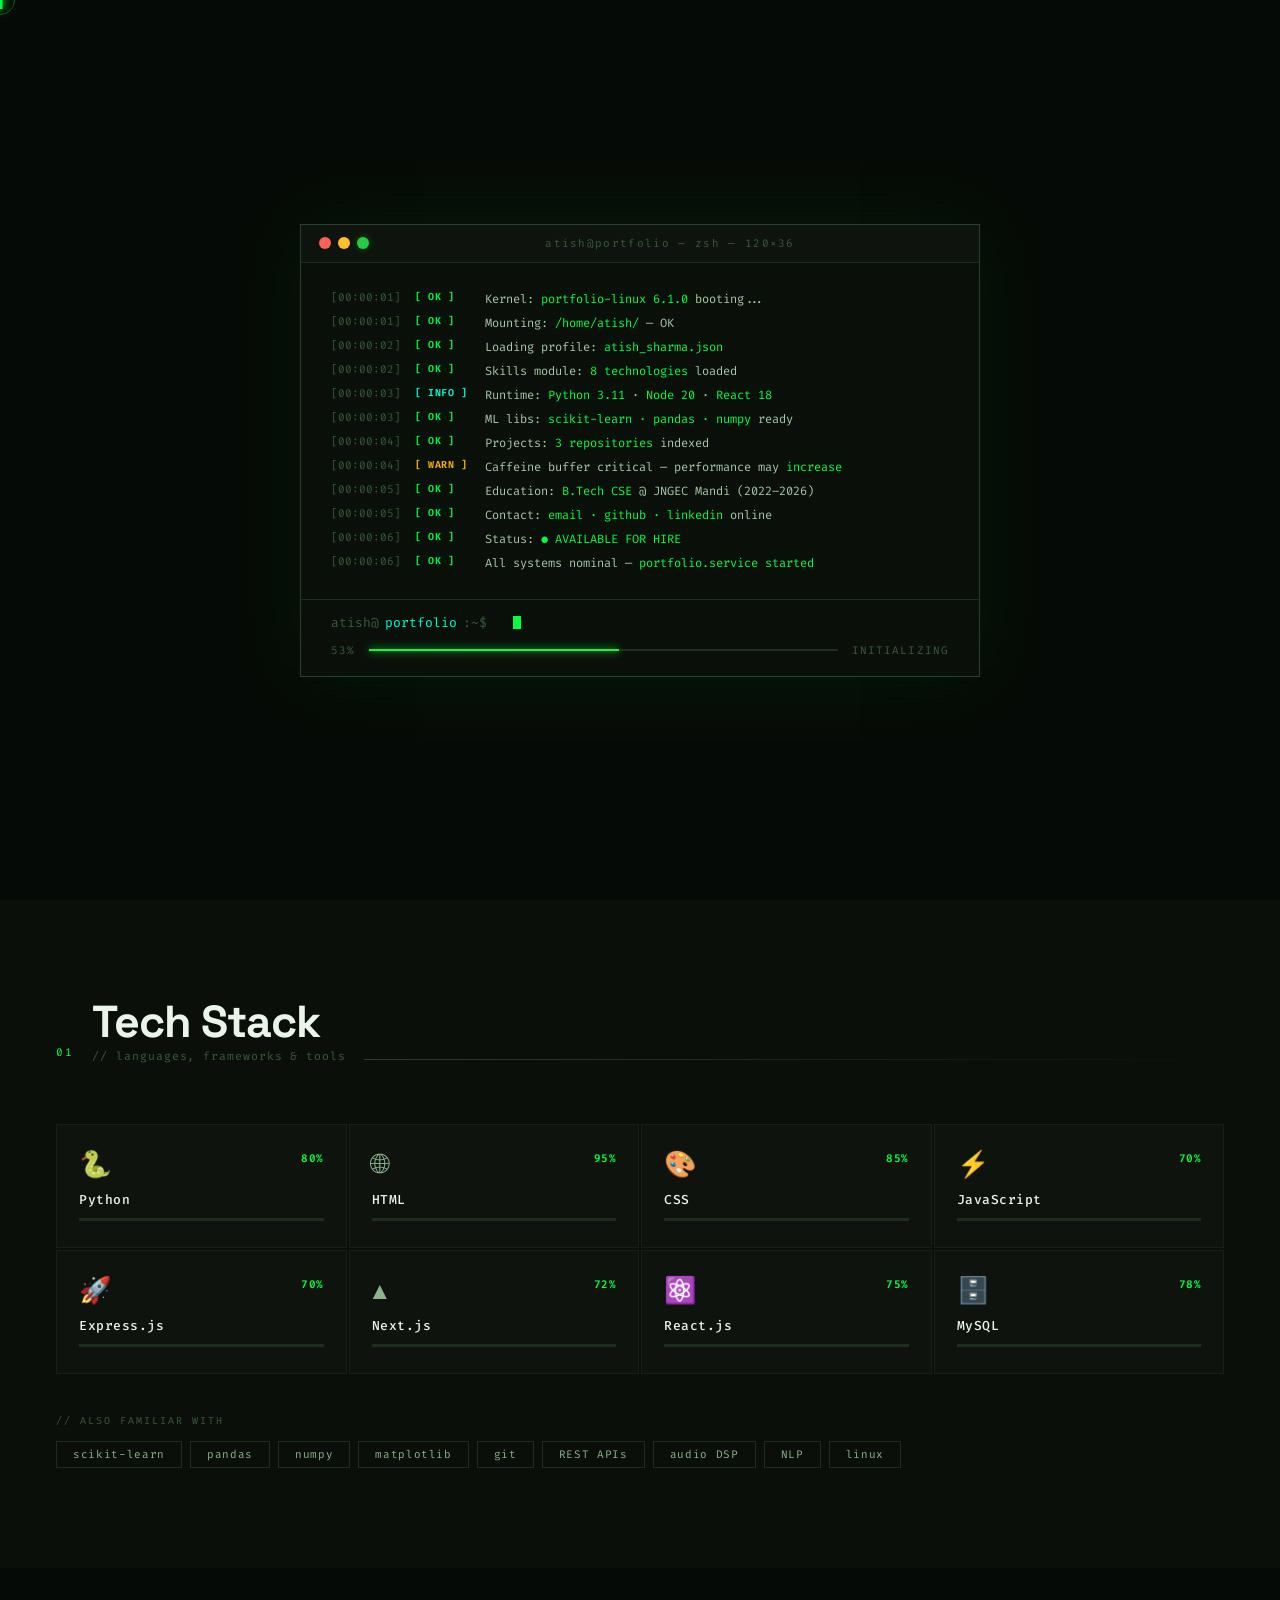
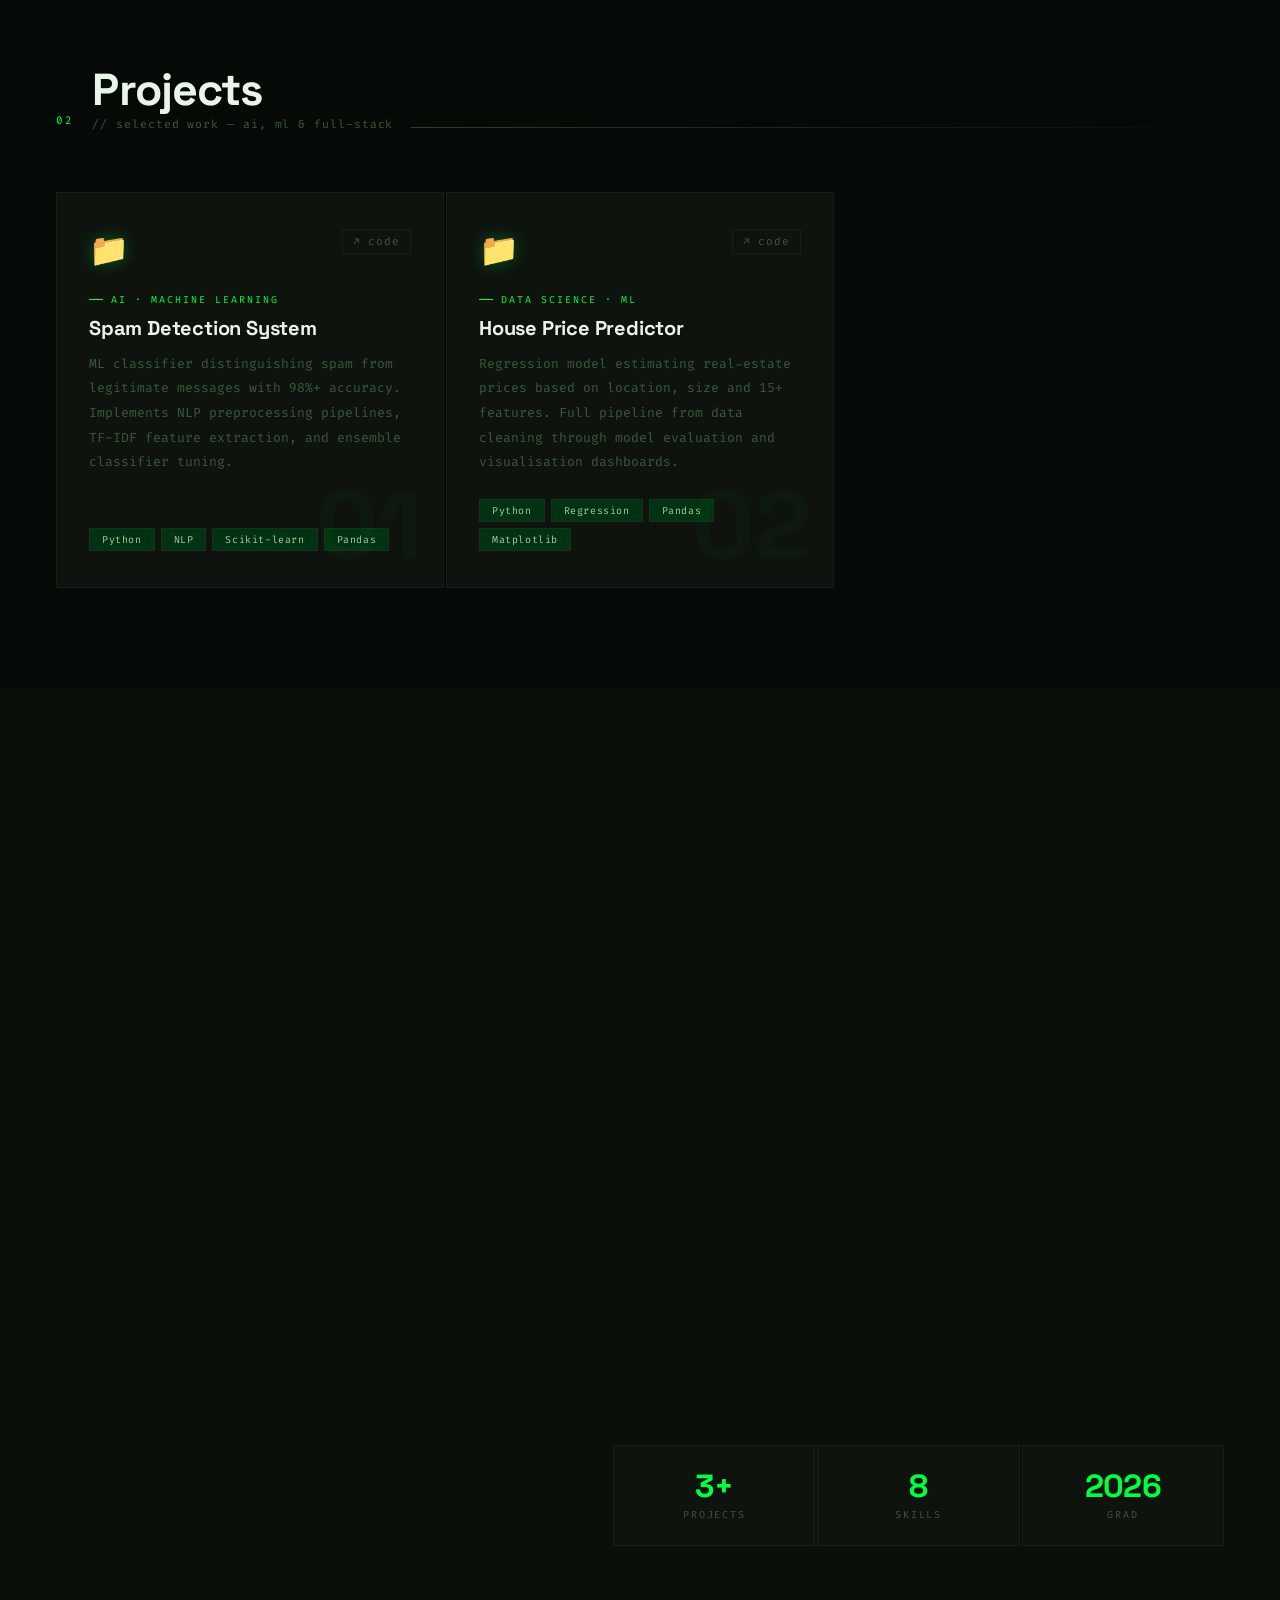
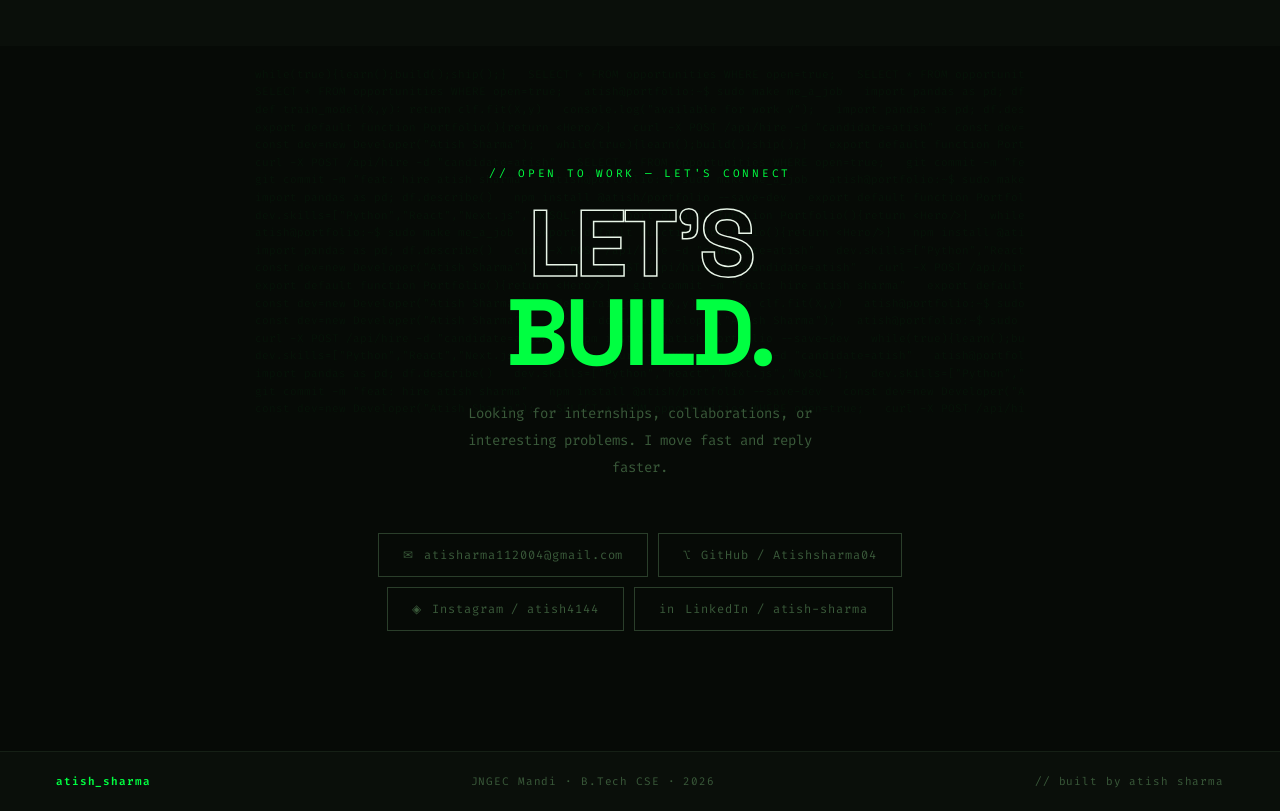
==== index.html @ dee62bfb "file renamed to index.html" ====
<!DOCTYPE html>
<html lang="en">
<head>
<meta charset="UTF-8">
<meta name="viewport" content="width=device-width, initial-scale=1.0">
<title>Atish Sharma — Developer</title>
<link href="https://fonts.googleapis.com/css2?family=Space+Grotesk:wght@400;500;600;700&family=Fira+Code:wght@300;400;500;600&display=swap" rel="stylesheet">
<link rel="stylesheet" href="style.css">
</head>
<body>

<!-- BOOT -->
<div id="boot">
  <canvas id="matrixCanvas"></canvas>
  <div class="boot-shell">
    <div class="boot-titlebar">
      <div class="tbar-dots">
        <div class="tbar-dot"></div><div class="tbar-dot"></div><div class="tbar-dot"></div>
      </div>
      <div class="tbar-title">atish@portfolio — zsh — 120×36</div>
    </div>
    <div class="boot-body" id="bootLog"></div>
    <div class="boot-footer">
      <div class="boot-prompt-line">
        <span style="color:var(--muted)">atish@</span><span class="p">portfolio</span>
        <span style="color:var(--muted)">:~$</span>&nbsp;
        <span id="bootTyped"></span><span style="display:inline-block;width:8px;height:13px;background:var(--green);animation:curBlink .9s step-end infinite;vertical-align:middle"></span>
      </div>
      <div class="boot-pbar-wrap">
        <span id="bootPct">0%</span>
        <div class="boot-pbar"><div class="boot-pbar-fill" id="bootFill"></div></div>
        <span>INITIALIZING</span>
      </div>
    </div>
  </div>
</div>

<!-- CURSOR -->
<div class="cur-dot" id="curDot"></div>
<div class="cur-ring" id="curRing"></div>

<!-- NAV -->
<nav id="mainNav">
  <div class="nav-logo">
    <span class="dim">~/</span>atish_sharma<span class="nb"></span>
  </div>
  <ul class="nav-links">
    <li><a href="#skills">skills</a></li>
    <li><a href="#projects">projects</a></li>
    <li><a href="#about">about</a></li>
    <li><a href="#contact">contact</a></li>
  </ul>
  <div class="nav-right"><div class="pdot"></div><span>open to work</span></div>
</nav>

<!-- HERO -->
<section id="hero">
  <div class="hero-left">
    <div class="hero-eyebrow">full-stack developer &amp; ai/ml engineer</div>
    <h1 class="hero-name">
      <span class="l1">ATISH</span>
      <span class="l2" data-text="SHARMA">SHARMA</span>
    </h1>
    <div class="hero-role">B.Tech CSE · JNGEC Mandi · Class of 2026</div>
    <p class="hero-desc">
      Building scalable, intelligent applications at the intersection of full-stack development and AI/ML. 
      I care about clean systems, good abstractions, and software that actually works.
    </p>
    <div class="hero-cta">
      <a href="#projects" class="btn btn-solid"><span>▶</span> view_projects()</a>
      <a href="#contact" class="btn btn-ghost"><span>✉</span> get_in_touch()</a>
    </div>
  </div>

  <div class="hero-right">
    <div class="term-win">
      <div class="term-bar">
        <div class="tdots"><div class="tdot"></div><div class="tdot"></div><div class="tdot"></div></div>
        <div class="term-bar-title">bash — atish@portfolio:~</div>
      </div>
      <div class="term-body">
        <div class="tl trev t01"><span class="tp"><span class="h">atish</span><span class="s">@</span><span class="p">portfolio</span> ~$&nbsp;</span><span class="tc">cat about.txt</span></div>
        <span class="to g trev t02">Name    : Atish Sharma</span>
        <span class="to g trev t03">Role    : Dev + ML Engineer</span>
        <span class="to g trev t04">Status  : <span style="color:var(--green)">● available now</span></span>
        <span class="to d trev t05">&nbsp;</span>
        <div class="tl trev t06"><span class="tp"><span class="h">atish</span><span class="s">@</span><span class="p">portfolio</span> ~$&nbsp;</span><span class="tc">ls skills/</span></div>
        <span class="to c trev t07">Python&nbsp;&nbsp;&nbsp;HTML&nbsp;&nbsp;&nbsp;&nbsp;CSS&nbsp;&nbsp;&nbsp;&nbsp;&nbsp;JavaScript</span>
        <span class="to c trev t08">React.js Next.js Express  MySQL</span>
        <span class="to d trev t09">&nbsp;</span>
        <div class="tl trev t10"><span class="tp"><span class="h">atish</span><span class="s">@</span><span class="p">portfolio</span> ~$&nbsp;</span><span class="tc">git log --oneline</span></div>
        <span class="to trev t11"><span class="a">7f3a91c</span> feat(ml): spam detection — 98.2% acc</span>
        <span class="to trev t12"><span class="a">2d8e44b</span> feat(ml): house price predictor</span>
        <span class="to trev t13"><span class="a">5c1b90f</span> feat(ai): audio dsp + speech pipeline</span>
        <span class="to d trev t14">&nbsp;</span>
        <div class="tl trev t15"><span class="tp"><span class="h">atish</span><span class="s">@</span><span class="p">portfolio</span> ~$&nbsp;</span><span class="tblink"></span></div>
      </div>
    </div>
  </div>

  <div class="hero-bar">
    <div class="hbar-item"><div class="hbar-val">3+</div><div class="hbar-key">// projects</div></div>
    <div class="hbar-item"><div class="hbar-val">8</div><div class="hbar-key">// technologies</div></div>
    <div class="hbar-item"><div class="hbar-val">'26</div><div class="hbar-key">// grad year</div></div>
    <div class="hbar-item"><div class="hbar-val">∞</div><div class="hbar-key">// curiosity</div></div>
  </div>
</section>

<!-- SKILLS -->
<section id="skills">
  <div class="sec-head reveal">
    <span class="sec-num">01</span>
    <div class="sec-label">
      <h2 class="sec-title">Tech Stack</h2>
      <div class="sec-comment">// languages, frameworks &amp; tools</div>
    </div>
    <div class="sec-rule"></div>
  </div>
  <div class="skills-grid">
    <div class="sk-card reveal rd1"><div class="sk-top"><span class="sk-icon">🐍</span><span class="sk-pct">80%</span></div><div class="sk-name">Python</div><div class="sk-bar-wrap"><div class="sk-bar-fill" data-w="80"></div></div></div>
    <div class="sk-card reveal rd2"><div class="sk-top"><span class="sk-icon">🌐</span><span class="sk-pct">95%</span></div><div class="sk-name">HTML</div><div class="sk-bar-wrap"><div class="sk-bar-fill" data-w="95"></div></div></div>
    <div class="sk-card reveal rd3"><div class="sk-top"><span class="sk-icon">🎨</span><span class="sk-pct">85%</span></div><div class="sk-name">CSS</div><div class="sk-bar-wrap"><div class="sk-bar-fill" data-w="85"></div></div></div>
    <div class="sk-card reveal rd4"><div class="sk-top"><span class="sk-icon">⚡</span><span class="sk-pct">70%</span></div><div class="sk-name">JavaScript</div><div class="sk-bar-wrap"><div class="sk-bar-fill" data-w="70"></div></div></div>
    <div class="sk-card reveal rd1"><div class="sk-top"><span class="sk-icon">🚀</span><span class="sk-pct">70%</span></div><div class="sk-name">Express.js</div><div class="sk-bar-wrap"><div class="sk-bar-fill" data-w="70"></div></div></div>
    <div class="sk-card reveal rd2"><div class="sk-top"><span class="sk-icon">▲</span><span class="sk-pct">72%</span></div><div class="sk-name">Next.js</div><div class="sk-bar-wrap"><div class="sk-bar-fill" data-w="72"></div></div></div>
    <div class="sk-card reveal rd3"><div class="sk-top"><span class="sk-icon">⚛️</span><span class="sk-pct">75%</span></div><div class="sk-name">React.js</div><div class="sk-bar-wrap"><div class="sk-bar-fill" data-w="75"></div></div></div>
    <div class="sk-card reveal rd4"><div class="sk-top"><span class="sk-icon">🗄️</span><span class="sk-pct">78%</span></div><div class="sk-name">MySQL</div><div class="sk-bar-wrap"><div class="sk-bar-fill" data-w="78"></div></div></div>
  </div>
  <div class="reveal" style="margin-top:20px">
    <div class="also-title">// also familiar with</div>
    <div class="also-tags">
      <span class="also-tag">scikit-learn</span><span class="also-tag">pandas</span><span class="also-tag">numpy</span>
      <span class="also-tag">matplotlib</span><span class="also-tag">git</span><span class="also-tag">REST APIs</span>
      <span class="also-tag">audio DSP</span><span class="also-tag">NLP</span><span class="also-tag">linux</span>
    </div>
  </div>
</section>

<!-- PROJECTS -->
<section id="projects">
  <div class="sec-head reveal">
    <span class="sec-num">02</span>
    <div class="sec-label">
      <h2 class="sec-title">Projects</h2>
      <div class="sec-comment">// selected work — ai, ml &amp; full-stack</div>
    </div>
    <div class="sec-rule"></div>
  </div>
  <div class="proj-grid">
    <div class="proj-card reveal rd1">
      <div class="proj-top">
        <span class="proj-folder">📁</span>
        <div class="proj-links-row"><a href="https://github.com/Atishsharma04" target="_blank" class="proj-lnk">↗ code</a></div>
      </div>
      <div class="proj-cat">AI · Machine Learning</div>
      <div class="proj-title">Spam Detection System</div>
      <div class="proj-desc">ML classifier distinguishing spam from legitimate messages with 98%+ accuracy. Implements NLP preprocessing pipelines, TF-IDF feature extraction, and ensemble classifier tuning.</div>
      <div class="proj-tags">
        <span class="proj-tag">Python</span><span class="proj-tag">NLP</span><span class="proj-tag">Scikit-learn</span><span class="proj-tag">Pandas</span>
      </div>
      <div class="proj-num">01</div>
    </div>
    <div class="proj-card reveal rd2">
      <div class="proj-top">
        <span class="proj-folder">📁</span>
        <div class="proj-links-row"><a href="https://github.com/Atishsharma04" target="_blank" class="proj-lnk">↗ code</a></div>
      </div>
      <div class="proj-cat">Data Science · ML</div>
      <div class="proj-title">House Price Predictor</div>
      <div class="proj-desc">Regression model estimating real-estate prices based on location, size and 15+ features. Full pipeline from data cleaning through model evaluation and visualisation dashboards.</div>
      <div class="proj-tags">
        <span class="proj-tag">Python</span><span class="proj-tag">Regression</span><span class="proj-tag">Pandas</span><span class="proj-tag">Matplotlib</span>
      </div>
      <div class="proj-num">02</div>
    </div>
    <div class="proj-card reveal rd3">
      <div class="proj-top">
        <span class="proj-folder">📁</span>
        <div class="proj-links-row"><a href="https://github.com/Atishsharma04" target="_blank" class="proj-lnk">↗ code</a></div>
      </div>
      <div class="proj-cat">AI · Audio Engineering</div>
      <div class="proj-title">Audio Pipeline</div>
      <div class="proj-desc">End-to-end audio processing system — raw signal preprocessing, spectral feature extraction (MFCCs, FFT), and integration with speech recognition backends for real-time transcription.</div>
      <div class="proj-tags">
        <span class="proj-tag">Python</span><span class="proj-tag">Audio DSP</span><span class="proj-tag">Speech Rec.</span><span class="proj-tag">AI</span>
      </div>
      <div class="proj-num">03</div>
    </div>
  </div>
</section>

<!-- ABOUT -->
<section id="about">
  <div class="sec-head reveal">
    <span class="sec-num">03</span>
    <div class="sec-label">
      <h2 class="sec-title">About Me</h2>
      <div class="sec-comment">// the human behind the keyboard</div>
    </div>
    <div class="sec-rule"></div>
  </div>
  <div class="about-layout">
    <div class="about-me reveal">
      <div class="about-tag">// bio.txt</div>
      <div class="about-name">Atish Sharma</div>
      <p class="about-para">I'm a <em>Computer Science student</em> at JNGEC Mandi building software that's fast, reliable, and solves real problems. My work spans <strong>full-stack web development</strong> and <strong>AI/ML engineering</strong> — I like understanding the full picture, not just one layer.</p>
      <p class="about-para">I got into AI because I wanted to understand what machines can actually learn from data — not just call an API. Every project I build, I'm thinking about the system design, edge cases, and what happens at scale.</p>
      <p class="about-para">When I'm not coding I'm reading about distributed systems, trying to break my own code, or pushing my LeetCode streak. <em>I write clean code, document it properly, and ship things that work.</em></p>
      <div class="about-chips">
        <span class="about-chip green">● available for internships</span>
        <span class="about-chip">clean code advocate</span>
        <span class="about-chip">system design nerd</span>
        <span class="about-chip">ml curious</span>
      </div>
    </div>
    <div class="about-right">
      <div class="edu-card reveal rd2">
        <div class="edu-label">// education.json</div>
        <div class="edu-title">Education</div>
        <div class="edu-row"><span class="edu-k">degree</span><span class="edu-v">B.Tech — Computer Science</span></div>
        <div class="edu-row"><span class="edu-k">institute</span><span class="edu-v">JNGEC Mandi, HP</span></div>
        <div class="edu-row"><span class="edu-k">duration</span><span class="edu-v">2022 — 2026</span></div>
        <div class="edu-row"><span class="edu-k">status</span><span class="edu-v live">currently pursuing</span></div>
        <div class="edu-row"><span class="edu-k">leetcode</span><span class="edu-v"><a href="https://leetcode.com/u/atishsharma04" target="_blank" style="color:var(--amber);text-decoration:none">@atishsharma04 ↗</a></span></div>
        <div class="edu-row"><span class="edu-k">github</span><span class="edu-v"><a href="https://github.com/Atishsharma04" target="_blank" style="color:var(--cyan);text-decoration:none">@Atishsharma04 ↗</a></span></div>
      </div>
      <div class="stat-row reveal rd3">
        <div class="stat-box"><div class="stat-val">3+</div><div class="stat-key">projects</div></div>
        <div class="stat-box"><div class="stat-val">8</div><div class="stat-key">skills</div></div>
        <div class="stat-box"><div class="stat-val">2026</div><div class="stat-key">grad</div></div>
      </div>
    </div>
  </div>
</section>

<!-- CONTACT -->
<section id="contact">
  <div class="contact-bg" id="contactBg"></div>
  <div class="contact-inner reveal">
    <div class="contact-pre">open to work — let's connect</div>
    <h2 class="contact-h">
      <span class="outline">LET'S</span><br>
      <span class="green">BUILD.</span>
    </h2>
    <p class="contact-sub">Looking for internships, collaborations, or interesting problems. I move fast and reply faster.</p>
    <div class="contact-grid">
      <a href="mailto:atisharma112004@gmail.com" class="c-btn"><span>✉</span><span>atisharma112004@gmail.com</span></a>
      <a href="https://github.com/Atishsharma04" target="_blank" class="c-btn"><span>⌥</span><span>GitHub / Atishsharma04</span></a>
      <a href="https://instagram.com/atish4144" target="_blank" class="c-btn"><span>◈</span><span>Instagram / atish4144</span></a>
      <a href="https://www.linkedin.com/in/atish-sharma-8946a7356" target="_blank" class="c-btn"><span>in</span><span>LinkedIn / atish-sharma</span></a>
    </div>
  </div>
</section>

<div class="dev3d-wrapper">

<div class="dev3d-card" id="devCard">

<div class="card-inner">

<!-- FRONT SIDE -->
<div class="card-front">

<div class="dev3d-header">
<div class="dev3d-dots">
<span></span><span></span><span></span>
</div>
<div class="dev3d-title">terminal.sh</div>
</div>

<div class="dev3d-body">

<img src="download (3).jpg" class="dev3d-avatar">

<div class="dev3d-name">Atish Sharma</div>

<div class="dev3d-terminal">
<span class="prompt">atish@dev:~$</span>
<span id="terminalText"></span>
<span class="blink"></span>
</div>

<div class="dev3d-buttons">
<a href="#projects" class="dev3d-btn">Projects</a>
<a href="https://github.com/Atishsharma04" target="_blank" class="dev3d-btn outline">GitHub</a>
</div>

</div>
</div>


<!-- BACK SIDE -->
<div class="card-back">

<img src="backpic.jpg" class="back-photo">

<div class="back-text">
sudo access --granted
</div>

</div>

</div>
</div>

</div>
<!-- 3D Developer Card -->
<!-- <div class="dev3d-wrapper">
  <div class="dev3d-card" id="devCard">

    <div class="dev3d-header">
      <div class="dev3d-dots">
        <span></span><span></span><span></span>
      </div>
      <div class="dev3d-title">terminal.sh</div>
    </div>

    <div class="dev3d-body"> -->

      <!-- use real image -->
      <!-- <img src="https://avatars.githubusercontent.com/u/583231?v=4" class="dev3d-avatar">

      <div class="dev3d-name">Atish Sharma</div>

      <div class="dev3d-terminal">
        <span class="prompt">atish@dev:~$</span>
        <span id="terminalText"></span>
        <span class="blink"></span>
      </div>

      <div class="dev3d-buttons">
        <a href="#projects" class="dev3d-btn">Projects</a>
        <a href="https://github.com/Atishsharma04" target="_blank" class="dev3d-btn outline">GitHub</a>
      </div>

    </div>
  </div>
</div> -->

<footer>
  <div class="footer-logo">atish_sharma</div>
  <div>JNGEC Mandi · B.Tech CSE · 2026</div>
  <div>// built by atish sharma</div>
</footer>

<script src="script.js"></script>
</body>
</html>
---- style.css ----
*,*::before,*::after{margin:0;padding:0;box-sizing:border-box}
:root{
  --bg:#060a06;--surface:#0a0f0a;--card:#0e130e;--card2:#111811;
  --border:#162016;--border2:#1e2e1e;--border3:#2a3e2a;
  --green:#00ff41;--green2:#00cc33;--green3:#008822;--greendim:#003311;
  --cyan:#00ffcc;--amber:#ffb700;--red:#ff3355;
  --text:#8ab48a;--text2:#a8c8a8;--muted:#3a5a3a;--white:#e8f5e8;
}
html{scroll-behavior:smooth;scrollbar-width:thin;scrollbar-color:var(--green3) var(--surface)}
::-webkit-scrollbar{width:4px}
::-webkit-scrollbar-track{background:var(--surface)}
::-webkit-scrollbar-thumb{background:var(--green3)}
body{background:var(--bg);color:var(--text);font-family:'Fira Code',monospace;overflow-x:hidden;cursor:none}
body::after{content:'';position:fixed;inset:0;pointer-events:none;z-index:9999;
  background:repeating-linear-gradient(0deg,transparent,transparent 2px,rgba(0,255,65,.012) 2px,rgba(0,255,65,.012) 4px)}

/* CURSOR */
.cur-dot{position:fixed;width:5px;height:18px;background:var(--green);pointer-events:none;z-index:20000;
  transform:translate(-50%,-50%);box-shadow:0 0 10px var(--green);animation:curBlink .9s step-end infinite}
.cur-ring{position:fixed;width:30px;height:30px;border:1px solid rgba(0,255,65,.35);border-radius:50%;
  pointer-events:none;z-index:19999;transform:translate(-50%,-50%);transition:width .18s,height .18s}
@keyframes curBlink{0%,100%{opacity:1}50%{opacity:0}}

/* BOOT SCREEN */
#boot{position:fixed;inset:0;z-index:8000;background:var(--bg);
  display:flex;flex-direction:column;align-items:center;justify-content:center;padding:40px 20px}
#matrixCanvas{position:absolute;inset:0;opacity:.18;pointer-events:none}
.boot-shell{position:relative;z-index:2;width:100%;max-width:680px;
  background:var(--surface);border:1px solid var(--border3);
  box-shadow:0 0 80px rgba(0,255,65,.06)}
.boot-titlebar{padding:11px 18px;background:var(--card);border-bottom:1px solid var(--border2);
  display:flex;align-items:center;gap:10px}
.tbar-dots{display:flex;gap:7px}
.tbar-dot{width:12px;height:12px;border-radius:50%}
.tbar-dot:nth-child(1){background:#ff5f57}
.tbar-dot:nth-child(2){background:#ffbd2e}
.tbar-dot:nth-child(3){background:#28ca41;box-shadow:0 0 6px #28ca4166}
.tbar-title{flex:1;text-align:center;font-size:11px;color:var(--muted);letter-spacing:.12em}
.boot-body{padding:24px 30px;min-height:280px;max-height:55vh;overflow-y:auto}
.blog-line{display:flex;gap:14px;font-size:12px;line-height:2;opacity:0;animation:bline .05s ease forwards}
.blog-ts{color:var(--muted);font-size:11px;min-width:66px}
.blog-badge{font-size:10px;font-weight:600;letter-spacing:.06em;min-width:56px}
.blog-line.ok .blog-badge{color:var(--green)}
.blog-line.info .blog-badge{color:var(--cyan)}
.blog-line.warn .blog-badge{color:var(--amber)}
.blog-msg{color:var(--text2)}
.blog-msg em{color:var(--green);font-style:normal}
.boot-footer{padding:14px 30px 18px;border-top:1px solid var(--border2)}
.boot-prompt-line{font-size:13px;color:var(--green);display:flex;align-items:center;gap:6px;margin-bottom:12px}
.boot-prompt-line .p{color:var(--cyan)}
.boot-pbar-wrap{display:flex;align-items:center;gap:14px;font-size:11px;color:var(--muted);letter-spacing:.1em}
.boot-pbar{flex:1;height:2px;background:var(--border2)}
.boot-pbar-fill{height:100%;width:0;background:var(--green);box-shadow:0 0 8px var(--green);transition:width .05s linear}
@keyframes bline{to{opacity:1}}

/* NAV */
nav{position:fixed;top:0;left:0;right:0;z-index:200;height:54px;
  background:rgba(6,10,6,.95);backdrop-filter:blur(16px);border-bottom:1px solid var(--border2);
  padding:0 56px;display:flex;align-items:center;justify-content:space-between;
  opacity:0;transition:opacity .6s}
nav.show{opacity:1}
.nav-logo{font-size:13px;font-weight:600;color:var(--green);letter-spacing:.04em;display:flex;align-items:center;gap:4px}
.nav-logo .dim{color:var(--muted)}
.nav-logo .nb{display:inline-block;width:8px;height:13px;background:var(--green);
  animation:curBlink .9s step-end infinite;vertical-align:middle;margin-left:2px}
.nav-links{list-style:none;display:flex;gap:2px}
.nav-links a{font-size:11.5px;color:var(--muted);text-decoration:none;letter-spacing:.08em;
  padding:6px 16px;border:1px solid transparent;transition:all .2s}
.nav-links a:hover,.nav-links a.active{color:var(--green);border-color:var(--border3);background:rgba(0,255,65,.04)}
.nav-right{display:flex;align-items:center;gap:10px;font-size:11px;color:var(--muted);letter-spacing:.08em}
.pdot{width:7px;height:7px;border-radius:50%;background:var(--green);box-shadow:0 0 8px var(--green);
  animation:pdotAnim 2.5s ease-in-out infinite}
@keyframes pdotAnim{0%,100%{opacity:1;box-shadow:0 0 8px var(--green)}50%{opacity:.4;box-shadow:none}}

/* HERO */
#hero{min-height:100vh;padding-top:14px;display:grid;grid-template-columns:1fr 460px;position:relative;overflow:hidden}
#hero::before{content:'';position:absolute;inset:0;
  background-image:linear-gradient(var(--border) 1px,transparent 1px),
    linear-gradient(90deg,var(--border) 1px,transparent 1px);
  background-size:44px 44px;opacity:.55;pointer-events:none}
#hero::after{content:'';position:absolute;top:-200px;left:-200px;width:600px;height:600px;
  background:radial-gradient(circle,rgba(0,255,65,.035),transparent 70%);pointer-events:none}

.hero-left{padding:20px 56px 120px;display:flex;flex-direction:column;justify-content:center;
  position:relative;z-index:2}

.hero-eyebrow{font-size:11px;color:var(--muted);letter-spacing:.22em;text-transform:uppercase;
  margin-bottom:24px;margin-top:0;display:flex;align-items:center;gap:12px;
  opacity:0;animation:fadeUp .5s .1s ease forwards}
.hero-eyebrow::before{content:'';width:28px;height:1px;background:var(--green3)}

.hero-name{font-family:'Space Grotesk',sans-serif;font-size:clamp(52px,6vw,90px);
  font-weight:700;line-height:.95;letter-spacing:-.03em;margin-bottom:16px;
  opacity:0;animation:fadeUp .6s .2s ease forwards}
.hero-name .l1{display:block;color:var(--white)}
.hero-name .l2{display:block;color:transparent;-webkit-text-stroke:1.5px var(--green);position:relative}
.hero-name .l2::before,.hero-name .l2::after{content:attr(data-text);position:absolute;top:0;left:0}
.hero-name .l2::before{animation:gl1 5s infinite;color:rgba(0,255,204,.25);-webkit-text-stroke:0;
  clip-path:polygon(0 20%,100% 20%,100% 45%,0 45%)}
.hero-name .l2::after{animation:gl2 5s infinite;color:rgba(255,51,85,.2);-webkit-text-stroke:0;
  clip-path:polygon(0 60%,100% 60%,100% 82%,0 82%)}
@keyframes gl1{0%,88%,100%{transform:translateX(0)}90%{transform:translateX(-5px)}93%{transform:translateX(4px)}}
@keyframes gl2{0%,86%,100%{transform:translateX(0)}88%{transform:translateX(5px)}91%{transform:translateX(-3px)}}

.hero-role{font-size:14px;color:var(--cyan);letter-spacing:.08em;margin-bottom:28px;
  opacity:0;animation:fadeUp .5s .3s ease forwards}
.hero-role::before{content:'> ';color:var(--green)}
.hero-desc{font-size:14px;line-height:2;color:var(--text);max-width:500px;margin-bottom:44px;
  padding-left:20px;border-left:2px solid var(--green3);
  opacity:0;animation:fadeUp .5s .4s ease forwards}
.hero-cta{display:flex;gap:12px;flex-wrap:wrap;opacity:0;animation:fadeUp .5s .5s ease forwards}

.btn{font-family:'Fira Code',monospace;font-size:12px;letter-spacing:.06em;
  padding:12px 30px;text-decoration:none;display:inline-flex;align-items:center;gap:9px;transition:all .25s;cursor:none}
.btn-solid{background:var(--green);color:var(--bg);font-weight:600;border:1px solid var(--green)}
.btn-solid:hover{background:transparent;color:var(--green);box-shadow:0 0 24px rgba(0,255,65,.2)}
.btn-ghost{background:transparent;color:var(--text2);border:1px solid var(--border3)}
.btn-ghost:hover{border-color:var(--green);color:var(--green);box-shadow:0 0 16px rgba(0,255,65,.1)}

/* hero right terminal */
.hero-right{display:flex;align-items:center;justify-content:center;
  padding:80px 48px 120px 0;position:relative;z-index:2;
  opacity:0;animation:fadeUp .7s .6s ease forwards}
.term-win{width:100%;background:var(--surface);border:1px solid var(--border3);
  box-shadow:0 0 50px rgba(0,255,65,.05),0 32px 64px rgba(0,0,0,.7)}
.term-bar{padding:12px 16px;background:var(--card);border-bottom:1px solid var(--border2);
  display:flex;align-items:center;gap:10px}
.tdots{display:flex;gap:6px}
.tdot{width:11px;height:11px;border-radius:50%}
.tdot:nth-child(1){background:#ff5f57}.tdot:nth-child(2){background:#ffbd2e}.tdot:nth-child(3){background:#28ca41}
.term-bar-title{flex:1;text-align:center;font-size:11px;color:var(--muted);letter-spacing:.1em}
.term-body{padding:22px 26px;font-size:12.5px;line-height:1.95;min-height:340px}
.tl{display:flex;gap:10px;margin-bottom:1px}
.tp{color:var(--green);font-weight:500;white-space:nowrap;flex-shrink:0}
.tp .h{color:var(--cyan)}.tp .s{color:var(--muted)}.tp .p{color:var(--green2)}
.tc{color:var(--white)}
.to{display:block;margin-bottom:6px}
.to.g{color:var(--green)}.to.c{color:var(--cyan)}.to.a{color:var(--amber)}.to.d{color:var(--muted)}
.tblink{display:inline-block;width:8px;height:14px;background:var(--green);
  animation:curBlink .9s step-end infinite;vertical-align:middle}
.trev{opacity:0;animation:bline .1s ease forwards}
.t01{animation-delay:.5s}.t02{animation-delay:.8s}.t03{animation-delay:1s}
.t04{animation-delay:1.2s}.t05{animation-delay:1.4s}.t06{animation-delay:1.6s}
.t07{animation-delay:1.8s}.t08{animation-delay:2s}.t09{animation-delay:2.2s}
.t10{animation-delay:2.4s}.t11{animation-delay:2.6s}.t12{animation-delay:2.8s}
.t13{animation-delay:3s}.t14{animation-delay:3.2s}.t15{animation-delay:3.4s}

.hero-bar{position:absolute;bottom:0;left:0;right:0;border-top:1px solid var(--border2);
  background:rgba(6,10,6,.9);backdrop-filter:blur(12px);
  display:grid;grid-template-columns:repeat(4,1fr);z-index:3;
  opacity:0;animation:fadeUp .5s .8s ease forwards}
.hbar-item{padding:18px 24px;border-right:1px solid var(--border);display:flex;flex-direction:column;gap:4px}
.hbar-item:last-child{border-right:none}
.hbar-val{font-family:'Space Grotesk',sans-serif;font-size:30px;font-weight:700;color:var(--green);
  line-height:1;letter-spacing:-.02em}
.hbar-key{font-size:10px;color:var(--muted);letter-spacing:.18em;text-transform:uppercase}

/* SECTIONS */
section{position:relative;padding:100px 56px}
.sec-head{display:flex;align-items:flex-end;gap:18px;margin-bottom:60px}
.sec-num{font-size:11px;color:var(--green);letter-spacing:.2em;padding-bottom:4px}
.sec-label{display:flex;flex-direction:column;gap:4px}
.sec-title{font-family:'Space Grotesk',sans-serif;font-size:clamp(28px,3.5vw,48px);
  font-weight:700;color:var(--white);line-height:1;letter-spacing:-.02em}
.sec-comment{font-size:11.5px;color:var(--muted);letter-spacing:.08em}
.sec-rule{flex:1;height:1px;background:linear-gradient(90deg,var(--border3),transparent);margin-bottom:4px}

/* SKILLS */
#skills{background:var(--surface)}
.skills-grid{display:grid;grid-template-columns:repeat(4,1fr);gap:2px;margin-bottom:40px}
@media(max-width:900px){.skills-grid{grid-template-columns:repeat(2,1fr)}}

.sk-card{background:var(--card);border:1px solid var(--border);padding:26px 22px;
  transition:all .25s;position:relative;overflow:hidden;cursor:default}
.sk-card::before{content:'';position:absolute;bottom:0;left:0;right:0;height:0;
  background:rgba(0,255,65,.05);transition:height .3s}
.sk-card::after{content:'';position:absolute;top:0;left:0;width:0;height:1px;
  background:var(--green);transition:width .4s;box-shadow:0 0 6px var(--green)}
.sk-card:hover{border-color:var(--border3);transform:translateY(-3px)}
.sk-card:hover::before{height:100%}
.sk-card:hover::after{width:100%}
.sk-top{display:flex;justify-content:space-between;align-items:flex-start;margin-bottom:14px}
.sk-icon{font-size:26px;line-height:1}
.sk-pct{font-size:11px;color:var(--green);font-weight:600;letter-spacing:.04em}
.sk-name{font-size:13px;color:var(--white);font-weight:500;letter-spacing:.04em;margin-bottom:10px}
.sk-bar-wrap{height:3px;background:var(--border2);overflow:hidden}
.sk-bar-fill{height:100%;width:0;background:linear-gradient(90deg,var(--green3),var(--green));
  box-shadow:0 0 6px var(--green3);transition:width 1s ease}

.also-title{font-size:10px;color:var(--muted);letter-spacing:.2em;text-transform:uppercase;margin-bottom:14px}
.also-tags{display:flex;flex-wrap:wrap;gap:8px}
.also-tag{font-size:11px;padding:5px 16px;border:1px solid var(--border2);color:var(--text);
  letter-spacing:.06em;transition:all .2s}
.also-tag:hover{border-color:var(--green3);color:var(--green)}

/* PROJECTS */
#projects{background:var(--bg)}
.proj-grid{display:grid;grid-template-columns:repeat(3,1fr);gap:2px}
@media(max-width:960px){.proj-grid{grid-template-columns:1fr 1fr}}
@media(max-width:580px){.proj-grid{grid-template-columns:1fr}}

.proj-card{background:var(--card);border:1px solid var(--border);padding:36px 32px;
  display:flex;flex-direction:column;transition:all .3s;position:relative;overflow:hidden}
.proj-card::before{content:'';position:absolute;top:0;left:0;right:0;height:1px;
  background:var(--green);transform:scaleX(0);transform-origin:left;
  transition:transform .5s;box-shadow:0 0 10px var(--green)}
.proj-card:hover{border-color:var(--border3);transform:translateY(-5px);
  box-shadow:0 20px 60px rgba(0,0,0,.5)}
.proj-card:hover::before{transform:scaleX(1)}
.proj-top{display:flex;justify-content:space-between;align-items:flex-start;margin-bottom:22px}
.proj-folder{font-size:32px;filter:drop-shadow(0 0 8px rgba(0,255,65,.3))}
.proj-links-row{display:flex;gap:8px}
.proj-lnk{font-size:11px;color:var(--muted);text-decoration:none;padding:4px 10px;
  border:1px solid var(--border);letter-spacing:.08em;transition:all .2s}
.proj-lnk:hover{color:var(--green);border-color:var(--green3)}
.proj-cat{font-size:10px;color:var(--green);letter-spacing:.2em;text-transform:uppercase;
  margin-bottom:10px;display:flex;align-items:center;gap:8px}
.proj-cat::before{content:'';width:14px;height:1px;background:currentColor}
.proj-title{font-family:'Space Grotesk',sans-serif;font-size:20px;font-weight:700;
  color:var(--white);margin-bottom:12px;line-height:1.2;letter-spacing:-.01em}
.proj-desc{font-size:13px;color:var(--muted);line-height:1.9;flex:1;margin-bottom:24px}
.proj-tags{display:flex;flex-wrap:wrap;gap:6px;margin-top:auto}
.proj-tag{font-size:10px;padding:4px 12px;background:var(--greendim);
  border:1px solid var(--border2);color:var(--text2);letter-spacing:.06em;transition:all .25s}
.proj-card:hover .proj-tag{border-color:var(--border3);color:var(--green)}
.proj-num{position:absolute;bottom:14px;right:22px;font-family:'Space Grotesk',sans-serif;
  font-size:96px;font-weight:700;color:rgba(0,255,65,.028);line-height:1;pointer-events:none}

/* ABOUT */
#about{background:var(--surface)}
.about-layout{display:grid;grid-template-columns:1fr 1.1fr;gap:2px}
@media(max-width:860px){.about-layout{grid-template-columns:1fr}}
.about-me{background:var(--card);border:1px solid var(--border);padding:48px;position:relative;overflow:hidden}
.about-me::before{content:'';position:absolute;left:0;top:0;bottom:0;width:3px;
  background:linear-gradient(to bottom,var(--green),var(--cyan),transparent)}
.about-tag{font-size:10px;color:var(--green);letter-spacing:.2em;text-transform:uppercase;margin-bottom:16px}
.about-name{font-family:'Space Grotesk',sans-serif;font-size:30px;font-weight:700;
  color:var(--white);margin-bottom:20px;letter-spacing:-.02em}
.about-para{font-size:13px;line-height:2;color:var(--text);margin-bottom:14px}
.about-para em{color:var(--green);font-style:normal}
.about-para strong{color:var(--white);font-weight:500}
.about-chips{display:flex;flex-wrap:wrap;gap:8px;margin-top:24px}
.about-chip{font-size:10px;padding:5px 14px;border:1px solid var(--border3);color:var(--text);letter-spacing:.08em}
.about-chip.green{border-color:var(--green3);color:var(--green);background:var(--greendim)}

.about-right{display:flex;flex-direction:column;gap:2px}
.edu-card{background:var(--card);border:1px solid var(--border);padding:40px;flex:1}
.edu-label{font-size:10px;color:var(--green);letter-spacing:.2em;text-transform:uppercase;margin-bottom:20px}
.edu-title{font-family:'Space Grotesk',sans-serif;font-size:22px;font-weight:700;color:var(--white);margin-bottom:18px}
.edu-row{display:flex;justify-content:space-between;padding:10px 0;
  border-bottom:1px solid var(--border);font-size:12.5px}
.edu-row:last-child{border-bottom:none}
.edu-k{color:var(--muted);letter-spacing:.06em}
.edu-v{color:var(--white);font-weight:500;text-align:right}
.edu-v.live{color:var(--green);display:flex;align-items:center;gap:6px;justify-content:flex-end}
.edu-v.live::before{content:'';width:6px;height:6px;border-radius:50%;
  background:var(--green);box-shadow:0 0 6px var(--green)}
.stat-row{display:grid;grid-template-columns:repeat(3,1fr);gap:2px}
.stat-box{background:var(--card);border:1px solid var(--border);padding:24px 20px;text-align:center}
.stat-val{font-family:'Space Grotesk',sans-serif;font-size:32px;font-weight:700;
  color:var(--green);line-height:1;margin-bottom:6px;letter-spacing:-.02em}
.stat-key{font-size:10px;color:var(--muted);letter-spacing:.18em;text-transform:uppercase}

/* CONTACT */
#contact{background:var(--bg);padding:120px 56px;text-align:center;position:relative;overflow:hidden}
.contact-bg{position:absolute;inset:0;font-family:'Fira Code',monospace;font-size:11px;
  color:rgba(0,255,65,.04);line-height:1.6;overflow:hidden;pointer-events:none;
  white-space:pre;padding:20px;user-select:none}
.contact-inner{position:relative;z-index:2}
.contact-pre{font-size:11px;color:var(--green);letter-spacing:.25em;text-transform:uppercase;margin-bottom:18px}
.contact-pre::before{content:'// '}
.contact-h{font-family:'Space Grotesk',sans-serif;
  font-size:clamp(44px,8vw,94px);font-weight:700;color:var(--white);
  line-height:.95;letter-spacing:-.04em;margin-bottom:24px}
.contact-h .green{color:var(--green)}
.contact-h .outline{color:transparent;-webkit-text-stroke:1.5px var(--white)}
.contact-sub{font-size:14px;color:var(--muted);max-width:400px;margin:0 auto 52px;line-height:1.9}
.contact-grid{display:flex;flex-wrap:wrap;justify-content:center;gap:10px;max-width:700px;margin:0 auto}
.c-btn{font-family:'Fira Code',monospace;font-size:12px;letter-spacing:.08em;
  padding:13px 24px;text-decoration:none;border:1px solid var(--border3);color:var(--muted);
  display:flex;align-items:center;gap:10px;transition:all .3s;position:relative;overflow:hidden;cursor:none}
.c-btn::after{content:'';position:absolute;inset:0;background:var(--green);
  transform:scaleY(0);transform-origin:bottom;transition:transform .3s;opacity:.07}
.c-btn:hover{border-color:var(--green);color:var(--green);transform:translateY(-3px);
  box-shadow:0 8px 30px rgba(0,0,0,.4)}
.c-btn:hover::after{transform:scaleY(1)}
.c-btn > *{position:relative;z-index:1}

footer{border-top:1px solid var(--border);padding:22px 56px;
  display:flex;justify-content:space-between;align-items:center;
  font-size:11px;color:var(--muted);letter-spacing:.08em;background:var(--surface)}
.footer-logo{color:var(--green);font-weight:600}

@keyframes fadeUp{from{opacity:0;transform:translateY(22px)}to{opacity:1;transform:translateY(0)}}
.reveal{opacity:0;transform:translateY(22px);transition:opacity .65s ease,transform .65s ease}
.reveal.v{opacity:1;transform:none}
.rd1{transition-delay:.1s}.rd2{transition-delay:.2s}.rd3{transition-delay:.3s}.rd4{transition-delay:.4s}

@media(max-width:960px){
  #hero{grid-template-columns:1fr}
  .hero-right{display:none}
  .hero-bar{grid-template-columns:1fr 1fr}
  nav{padding:0 24px}
  section{padding:80px 24px}
  .hero-left{padding:72px 24px 100px}
}

/* 3D Developer Card */

/* .dev3d-wrapper{
position:fixed;
top:50%;
right:50px;
transform:translateY(-50%);
perspective:1200px;
z-index:5000;
display:none;
transition:opacity .3s ease;
} */
.dev3d-wrapper{
position:fixed;
top:50%;
right:50px;
transform:translateY(-50%);
z-index:5000;
perspective:1200;
width:200px;
height:240px;
pointer-events:auto;
}

/* .dev3d-card{
width:240px;
background:var(--surface);
border:1px solid var(--border3);
box-shadow:0 20px 60px rgba(0,0,0,.6);
transition:transform .2s ease;
transform-style:preserve-3d;
border-radius:8px;
pointer-events:auto;

position:relative; */
/* width:260px; */
/* height:270px;
perspective:1200px;
} */

.dev3d-card{
position:relative;
width:100%;
height:100%;
perspective:1200px;
}

.dev3d-header{
display:flex;
align-items:center;
gap:8px;
padding:10px 14px;
background:var(--card);
border-bottom:1px solid var(--border2);
}

.dev3d-dots span{
width:9px;
height:9px;
border-radius:50%;
display:inline-block;
margin-right:4px;
}

.dev3d-dots span:nth-child(1){background:#ff5f57}
.dev3d-dots span:nth-child(2){background:#ffbd2e}
.dev3d-dots span:nth-child(3){background:#28ca41}

.dev3d-title{
font-size:10px;
color:var(--muted);
margin-left:auto;
}

.dev3d-body{
padding:14px 20px;
text-align:center;
}

.dev3d-avatar{
width:70px;
height:70px;
border-radius:50%;
border:2px solid var(--green);
margin-bottom:12px;
}

.dev3d-name{
font-family:'Space Grotesk',sans-serif;
color:var(--white);
font-size:16px;
margin-bottom:4px;
}

.dev3d-terminal{
font-size:11px;
color:var(--green);
margin-bottom:6px;
font-family:'Fira Code',monospace;
margin-top:0;
}

/* .dev3d-terminal{
font-size:11px;
color:var(--green);
margin-bottom:14px;
font-family:'Fira Code',monospace;
min-height:16px;
} */

.prompt{
color:var(--cyan);
}

.blink{
display:inline-block;
width:7px;
height:13px;
background:var(--green);
margin-left:3px;
animation:blink 1s infinite;
}

@keyframes blink{
0%,100%{opacity:1}
50%{opacity:0}
}

.dev3d-buttons{
display:flex;
gap:6px;
justify-content:center;
}

.dev3d-btn{
font-size:10px;
padding:6px 12px;
background:var(--green);
color:var(--bg);
text-decoration:none;
border:1px solid var(--green);
border-radius:4px;
}

.dev3d-btn.outline{
background:transparent;
color:var(--green);
}

/* show pointer only on dev card buttons */

.dev3d-btn{
cursor:pointer;
}

.dev3d-btn:hover{
cursor:pointer;
}

.dev3d-btn:hover{
box-shadow:0 0 15px var(--green);
}
/* 3D FLIP STRUCTURE */

.dev3d-card{
perspective:1200px;
}

.card-inner{
position:relative;
width:100%;
height:100%;
transform-style:preserve-3d;
transition:transform 0.8s;
}

/* flip animation */

.dev3d-card.flip .card-inner{
transform:rotateY(180deg);
}

/* front & back */

/* .card-front,
.card-back{
position:absolute;
width:100%;
height:100%;
backface-visibility:hidden;
} */
.card-front,
.card-back{
position:absolute;
top:0;
left:0;
width:100%;
height:100%;
backface-visibility:hidden;
}
/* back side */

.card-back{
transform:rotateY(180deg);
display:flex;
flex-direction:column;
justify-content:center;
align-items:center;
background:#020b04;
border-radius:10px;
border:1px solid #0f2a14;
}

/* back image */

.back-photo{
width:120px;
border-radius:10px;
margin-bottom:12px;
}

/* back text */

.back-text{
color:#00ff41;
font-family:'Fira Code',monospace;
font-size:12px;
}
/* Hide dev card on phones */

@media (max-width:768px){

.dev3d-wrapper{
display:none !important;
}

}
@media (max-width:600px){
.dev3d-wrapper{
display:none;
}
}
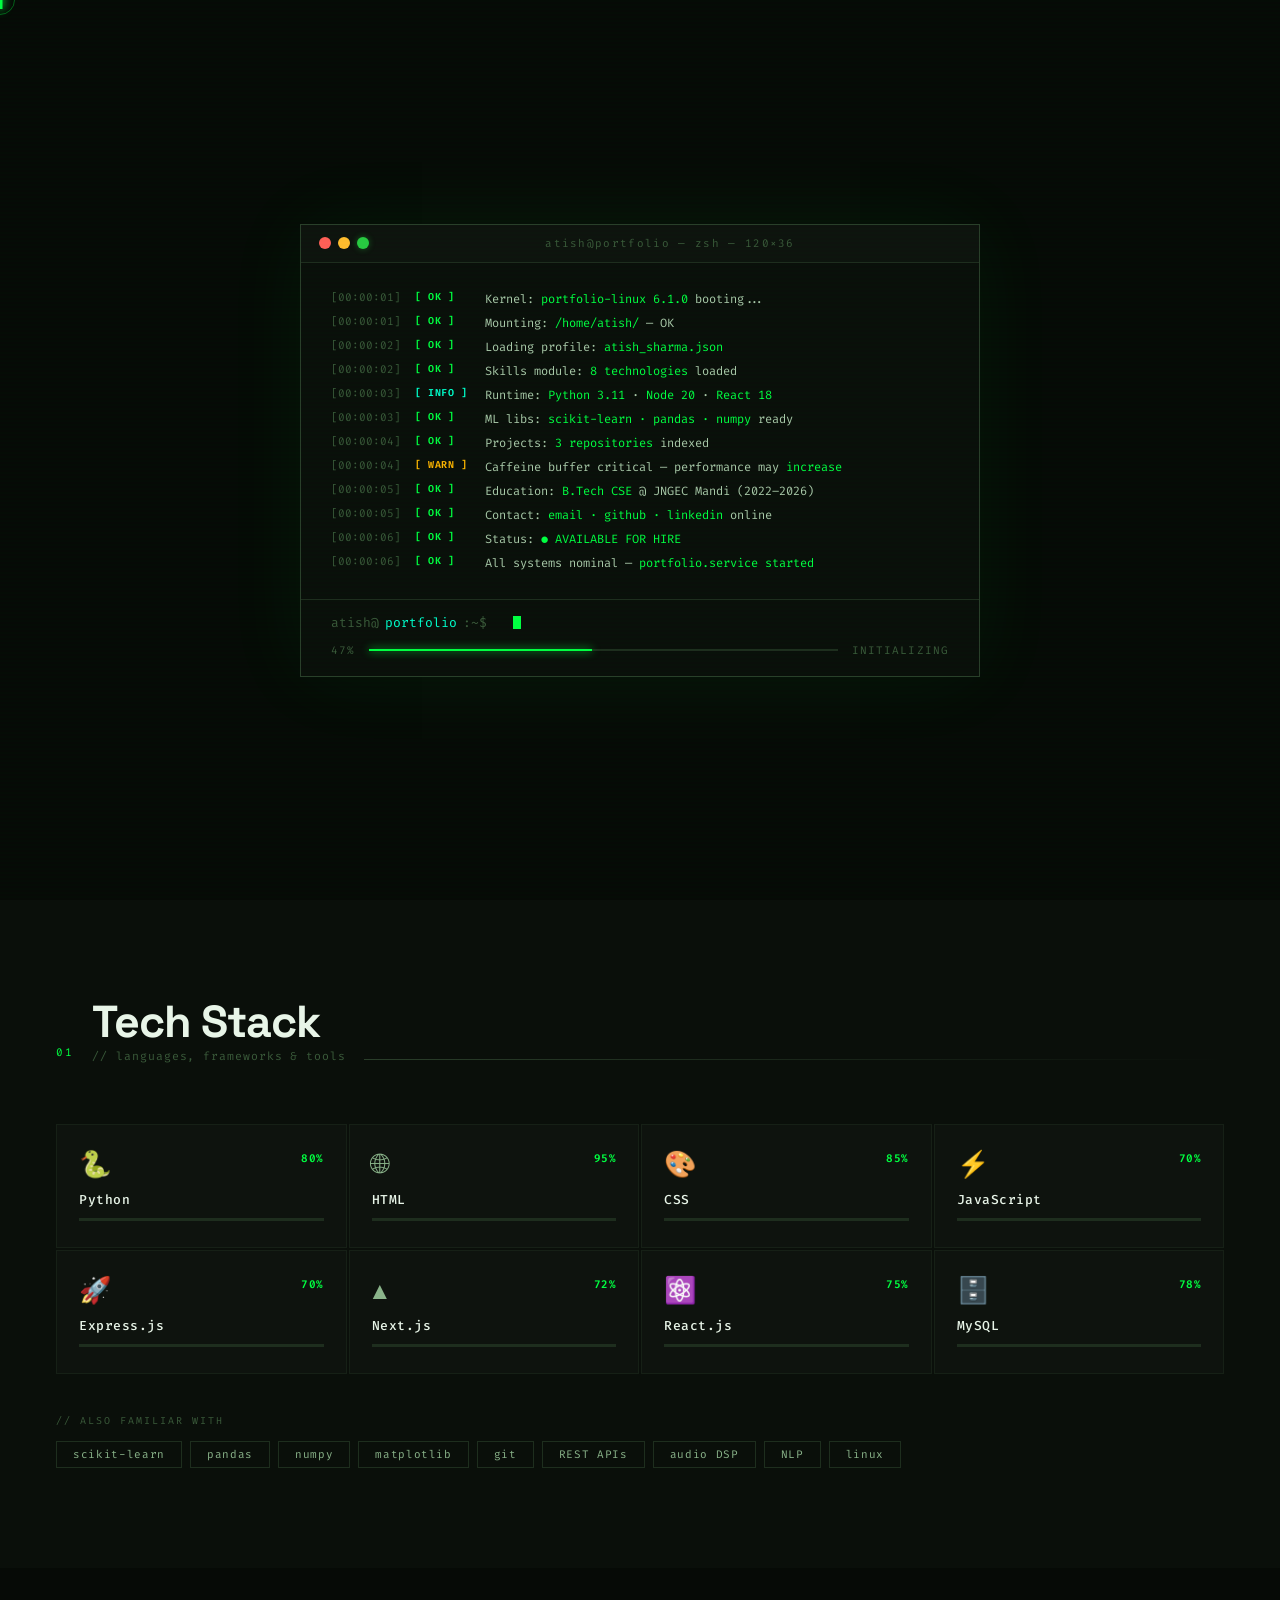
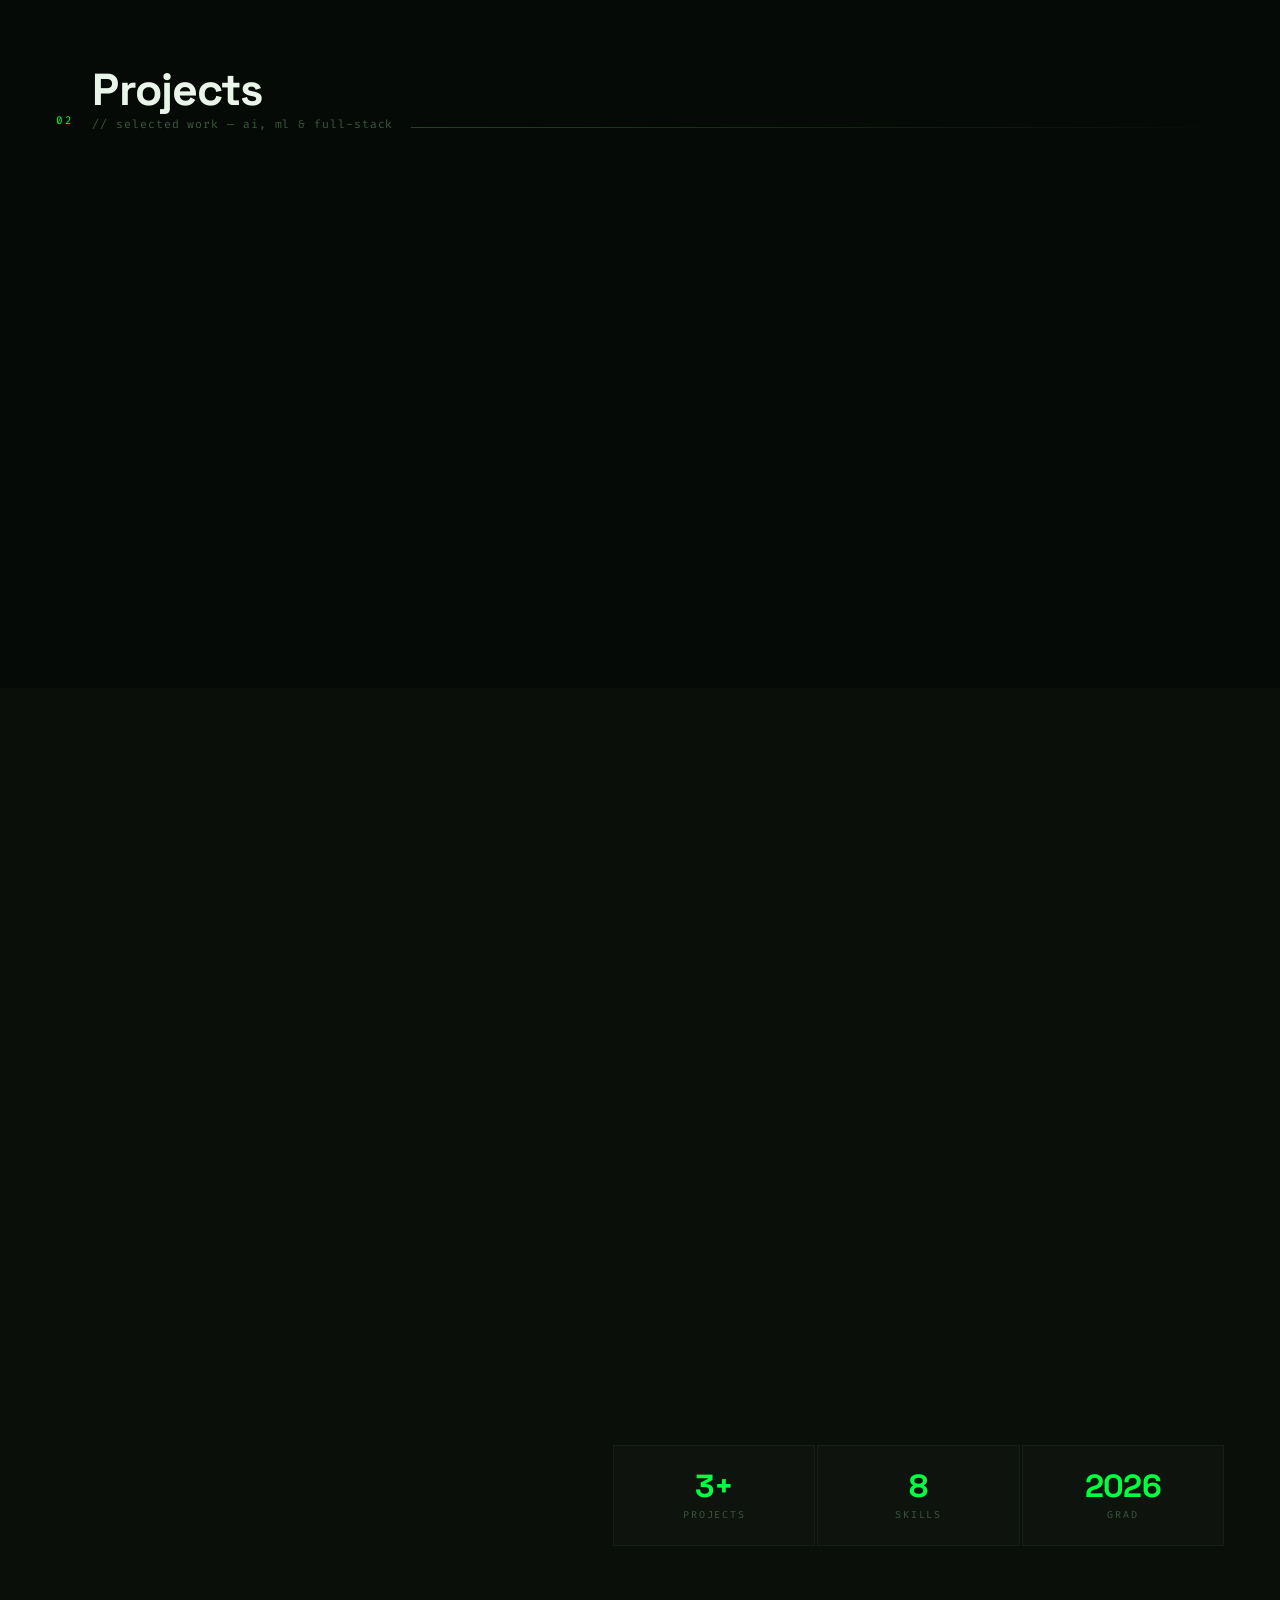
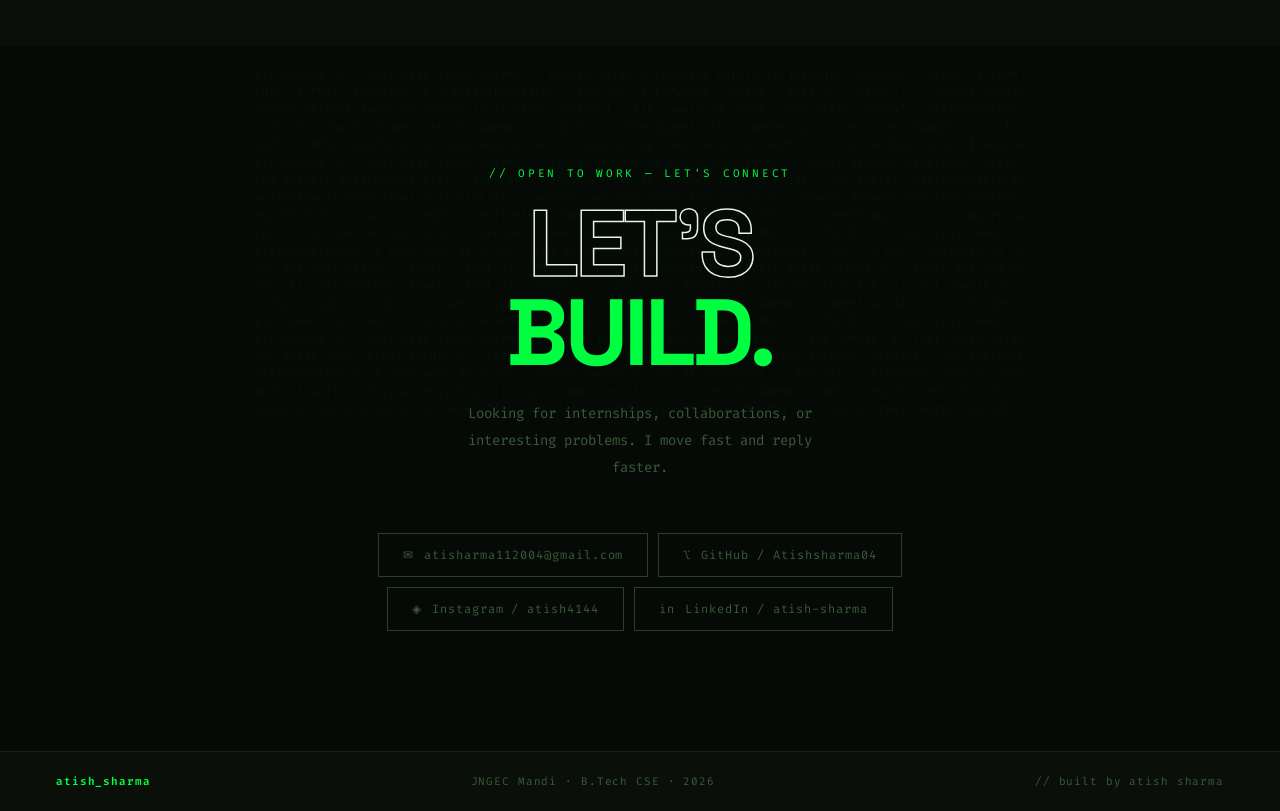
==== commit b26cff8a: "changes done" ====
--- a/index.html
+++ b/index.html
@@ -71,31 +71,6 @@
       <a href="#contact" class="btn btn-ghost"><span>✉</span> get_in_touch()</a>
     </div>
   </div>
-
-  <div class="hero-right">
-    <div class="term-win">
-      <div class="term-bar">
-        <div class="tdots"><div class="tdot"></div><div class="tdot"></div><div class="tdot"></div></div>
-        <div class="term-bar-title">bash — atish@portfolio:~</div>
-      </div>
-      <div class="term-body">
-        <div class="tl trev t01"><span class="tp"><span class="h">atish</span><span class="s">@</span><span class="p">portfolio</span> ~$&nbsp;</span><span class="tc">cat about.txt</span></div>
-        <span class="to g trev t02">Name    : Atish Sharma</span>
-        <span class="to g trev t03">Role    : Dev + ML Engineer</span>
-        <span class="to g trev t04">Status  : <span style="color:var(--green)">● available now</span></span>
-        <span class="to d trev t05">&nbsp;</span>
-        <div class="tl trev t06"><span class="tp"><span class="h">atish</span><span class="s">@</span><span class="p">portfolio</span> ~$&nbsp;</span><span class="tc">ls skills/</span></div>
-        <span class="to c trev t07">Python&nbsp;&nbsp;&nbsp;HTML&nbsp;&nbsp;&nbsp;&nbsp;CSS&nbsp;&nbsp;&nbsp;&nbsp;&nbsp;JavaScript</span>
-        <span class="to c trev t08">React.js Next.js Express  MySQL</span>
-        <span class="to d trev t09">&nbsp;</span>
-        <div class="tl trev t10"><span class="tp"><span class="h">atish</span><span class="s">@</span><span class="p">portfolio</span> ~$&nbsp;</span><span class="tc">git log --oneline</span></div>
-        <span class="to trev t11"><span class="a">7f3a91c</span> feat(ml): spam detection — 98.2% acc</span>
-        <span class="to trev t12"><span class="a">2d8e44b</span> feat(ml): house price predictor</span>
-        <span class="to trev t13"><span class="a">5c1b90f</span> feat(ai): audio dsp + speech pipeline</span>
-        <span class="to d trev t14">&nbsp;</span>
-        <div class="tl trev t15"><span class="tp"><span class="h">atish</span><span class="s">@</span><span class="p">portfolio</span> ~$&nbsp;</span><span class="tblink"></span></div>
-      </div>
-    </div>
   </div>
 
   <div class="hero-bar">
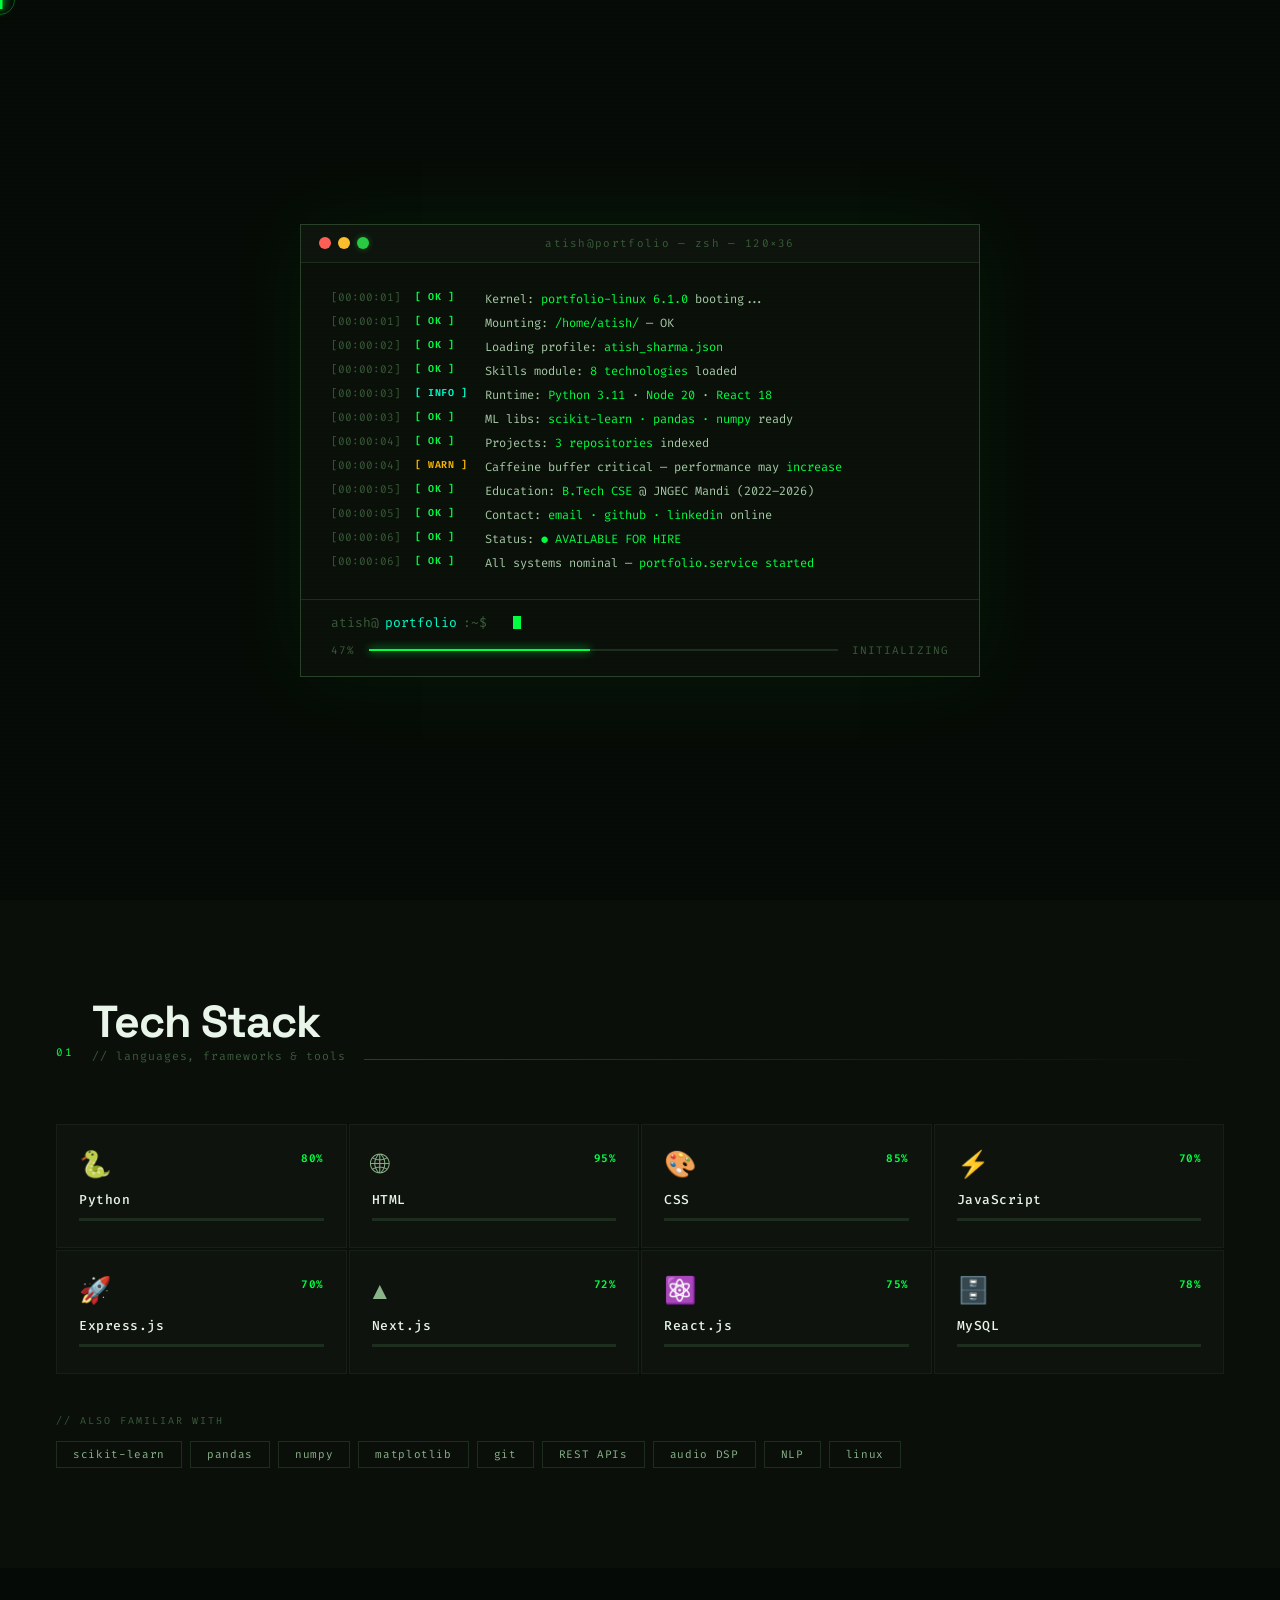
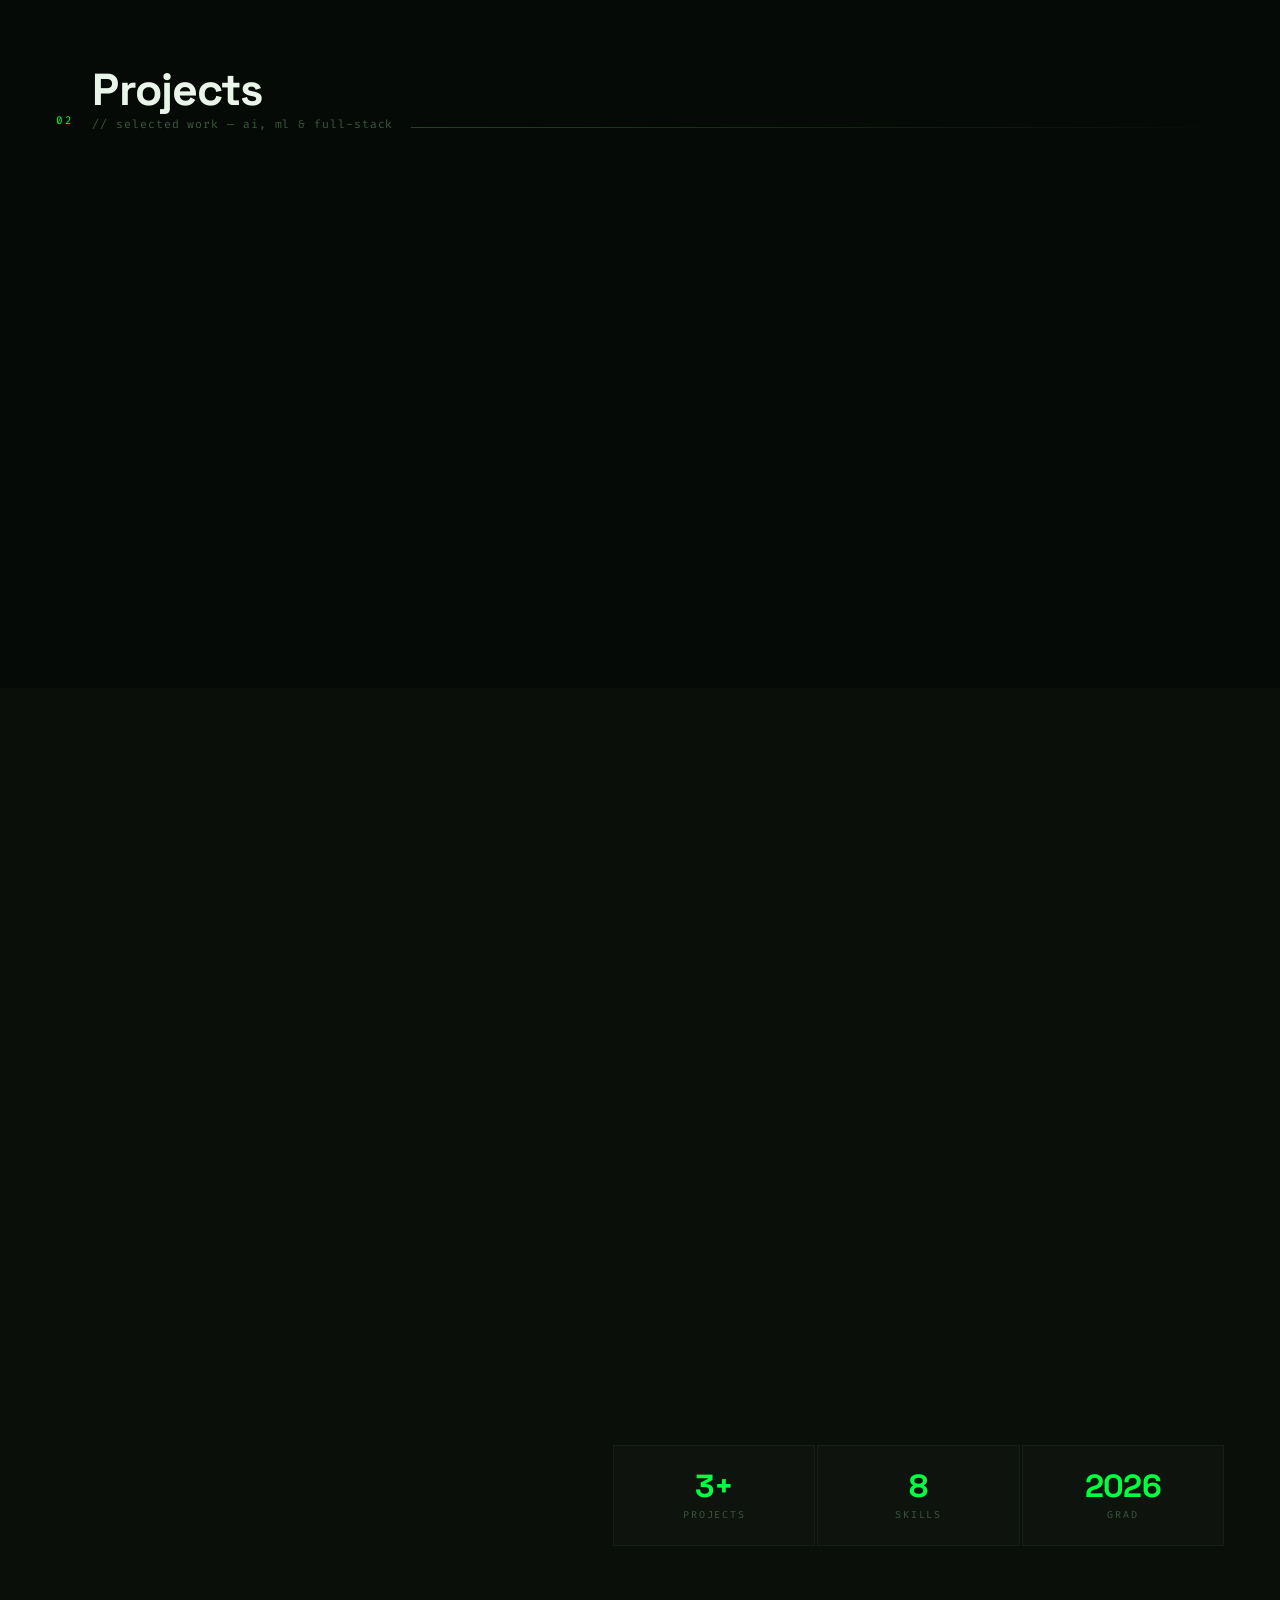
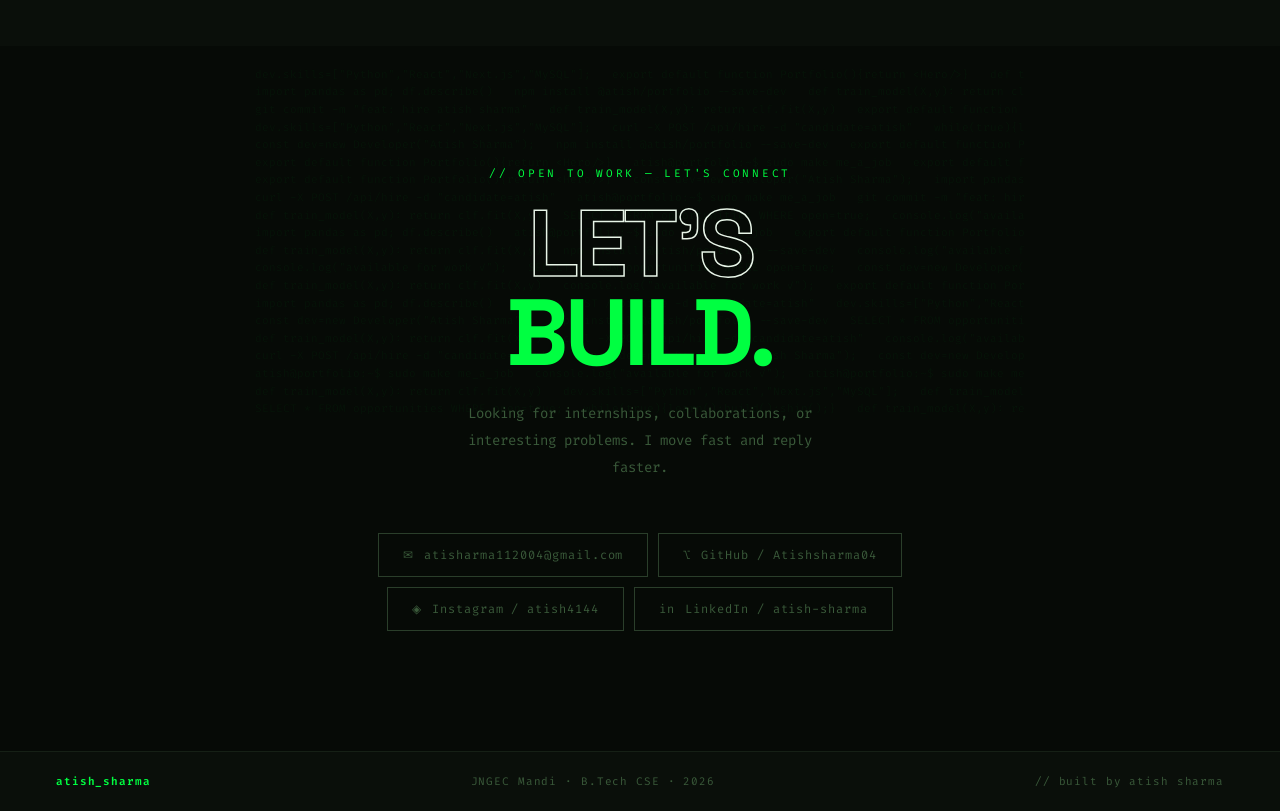
==== commit 6a8cc615: "this is it" ====
--- a/index.html
+++ b/index.html
@@ -194,7 +194,7 @@
         <div class="edu-title">Education</div>
         <div class="edu-row"><span class="edu-k">degree</span><span class="edu-v">B.Tech — Computer Science</span></div>
         <div class="edu-row"><span class="edu-k">institute</span><span class="edu-v">JNGEC Mandi, HP</span></div>
-        <div class="edu-row"><span class="edu-k">duration</span><span class="edu-v">2022 — 2026</span></div>
+        <div class="edu-row"><span class="edu-k">duration</span><span class="edu-v">2023 — 2027</span></div>
         <div class="edu-row"><span class="edu-k">status</span><span class="edu-v live">currently pursuing</span></div>
         <div class="edu-row"><span class="edu-k">leetcode</span><span class="edu-v"><a href="https://leetcode.com/u/atishsharma04" target="_blank" style="color:var(--amber);text-decoration:none">@atishsharma04 ↗</a></span></div>
         <div class="edu-row"><span class="edu-k">github</span><span class="edu-v"><a href="https://github.com/Atishsharma04" target="_blank" style="color:var(--cyan);text-decoration:none">@Atishsharma04 ↗</a></span></div>
--- a/style.css
+++ b/style.css
@@ -123,12 +123,11 @@
   opacity:0;animation:fadeUp .7s .6s ease forwards}
 .term-win{width:100%;background:var(--surface);border:1px solid var(--border3);
   box-shadow:0 0 50px rgba(0,255,65,.05),0 32px 64px rgba(0,0,0,.7)}
-.term-bar{padding:12px 16px;background:var(--card);border-bottom:1px solid var(--border2);
-  display:flex;align-items:center;gap:10px}
+
 .tdots{display:flex;gap:6px}
 .tdot{width:11px;height:11px;border-radius:50%}
 .tdot:nth-child(1){background:#ff5f57}.tdot:nth-child(2){background:#ffbd2e}.tdot:nth-child(3){background:#28ca41}
-.term-bar-title{flex:1;text-align:center;font-size:11px;color:var(--muted);letter-spacing:.1em}
+
 .term-body{padding:22px 26px;font-size:12.5px;line-height:1.95;min-height:340px}
 .tl{display:flex;gap:10px;margin-bottom:1px}
 .tp{color:var(--green);font-weight:500;white-space:nowrap;flex-shrink:0}
@@ -324,8 +323,8 @@
 transform:translateY(-50%);
 z-index:5000;
 perspective:1200;
-width:200px;
-height:240px;
+width:300px;
+height:500px;
 pointer-events:auto;
 }
 
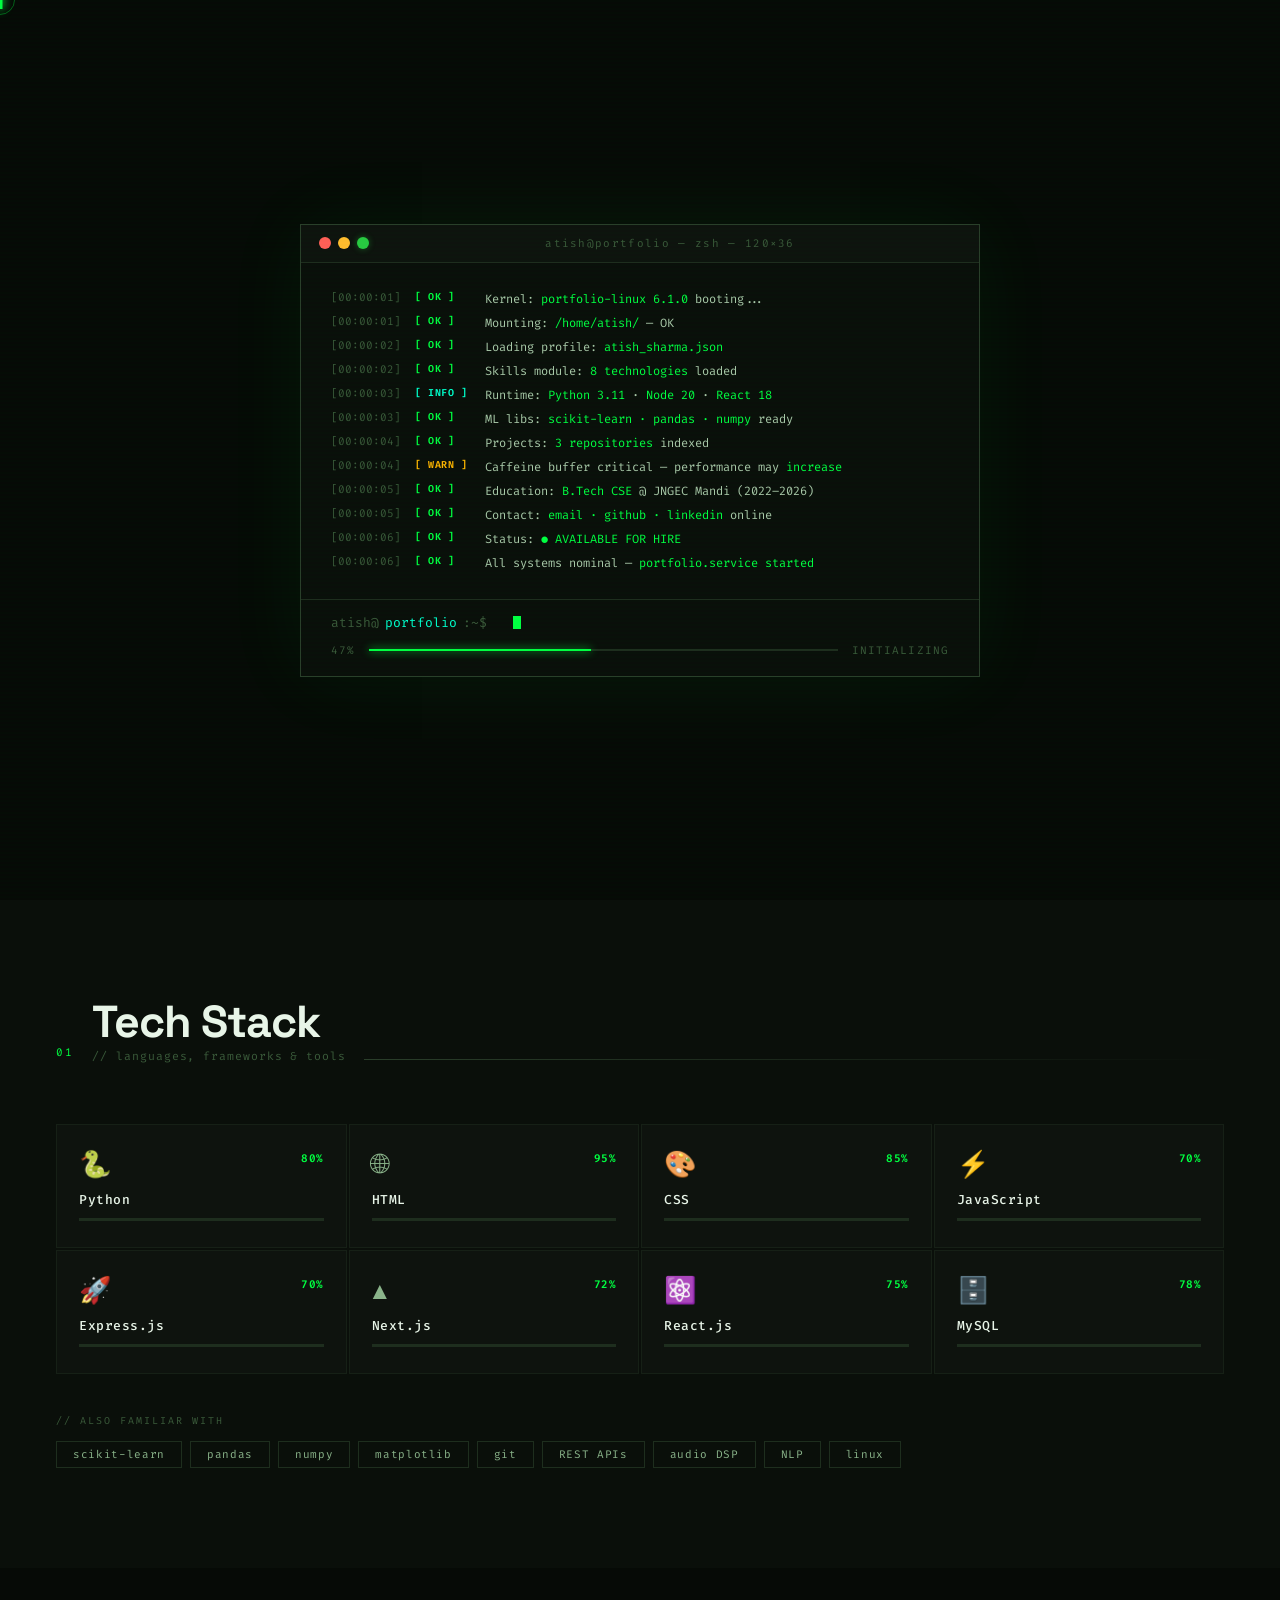
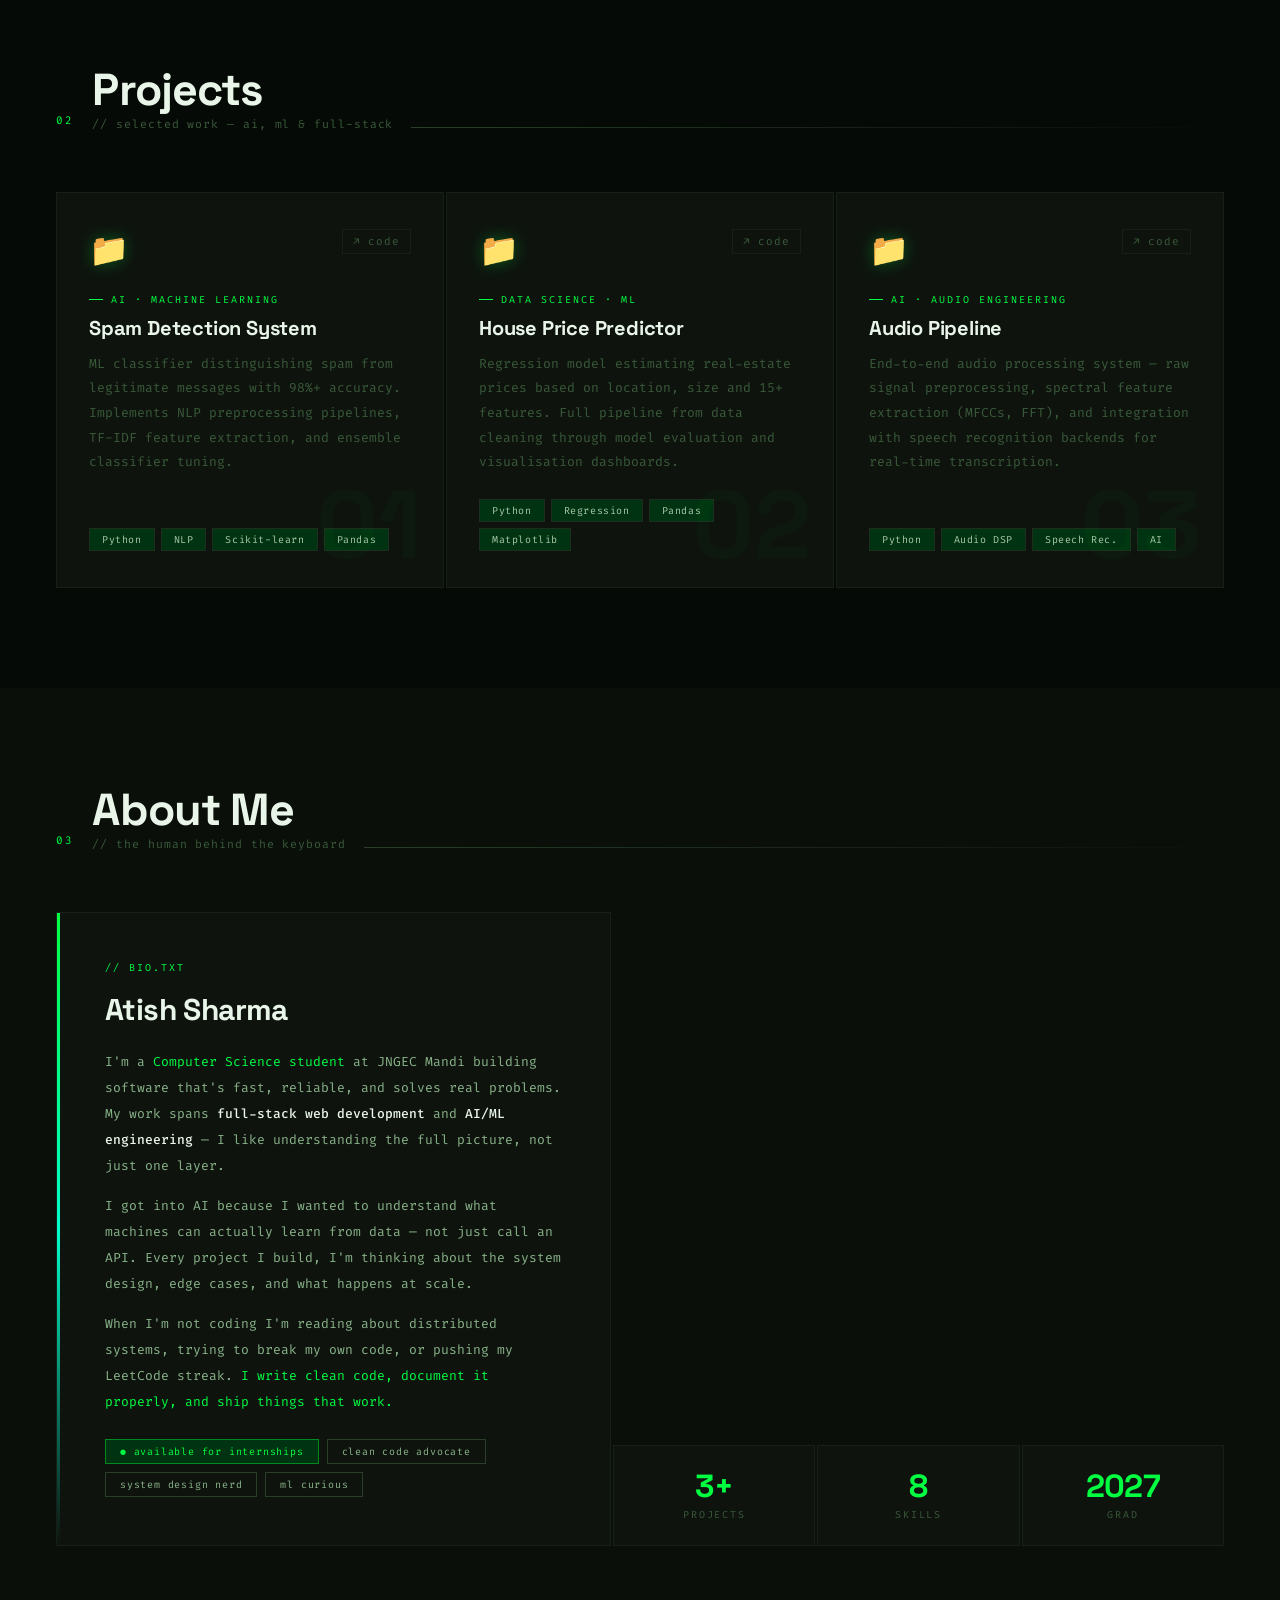
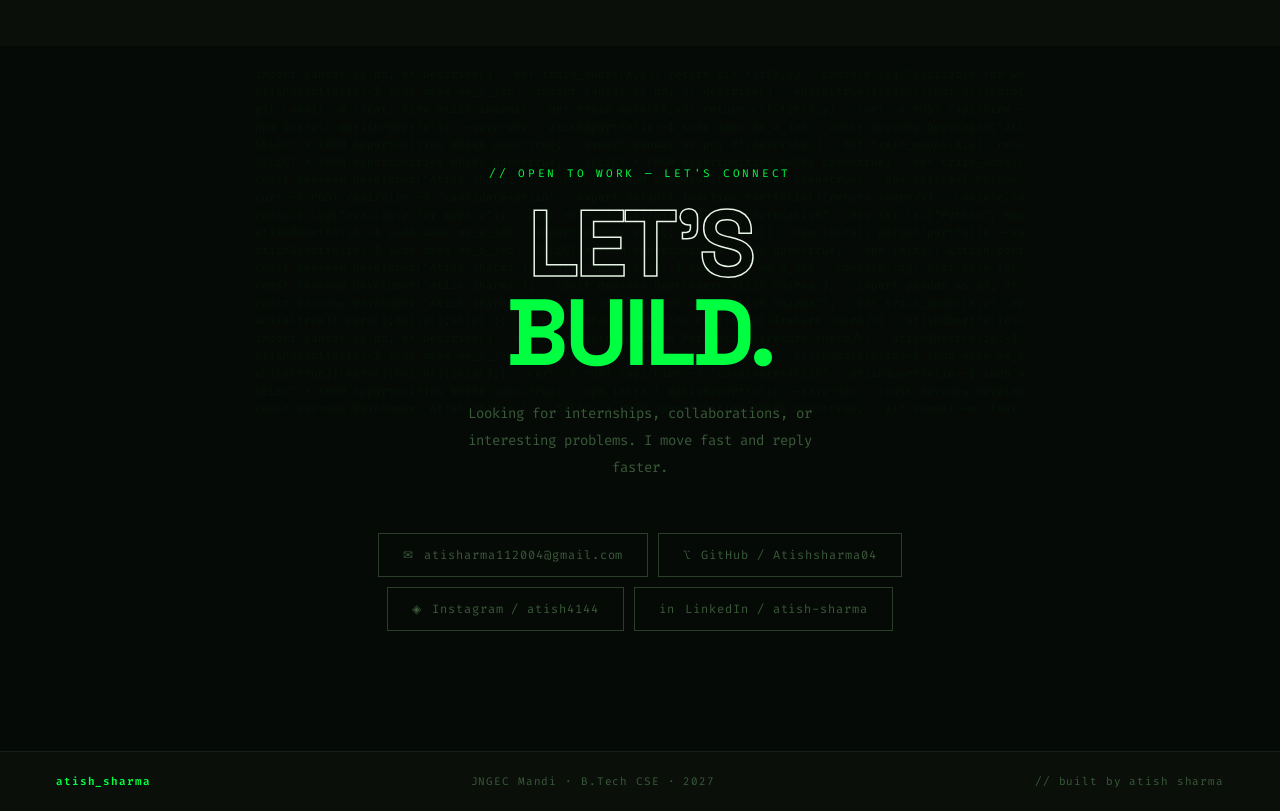
==== commit 97f369af: "123" ====
--- a/index.html
+++ b/index.html
@@ -61,7 +61,7 @@
       <span class="l1">ATISH</span>
       <span class="l2" data-text="SHARMA">SHARMA</span>
     </h1>
-    <div class="hero-role">B.Tech CSE · JNGEC Mandi · Class of 2026</div>
+    <div class="hero-role">B.Tech CSE · JNGEC Mandi · Class of 2027</div>
     <p class="hero-desc">
       Building scalable, intelligent applications at the intersection of full-stack development and AI/ML. 
       I care about clean systems, good abstractions, and software that actually works.
@@ -202,7 +202,7 @@
       <div class="stat-row reveal rd3">
         <div class="stat-box"><div class="stat-val">3+</div><div class="stat-key">projects</div></div>
         <div class="stat-box"><div class="stat-val">8</div><div class="stat-key">skills</div></div>
-        <div class="stat-box"><div class="stat-val">2026</div><div class="stat-key">grad</div></div>
+        <div class="stat-box"><div class="stat-val">2027</div><div class="stat-key">grad</div></div>
       </div>
     </div>
   </div>
@@ -314,7 +314,7 @@
 
 <footer>
   <div class="footer-logo">atish_sharma</div>
-  <div>JNGEC Mandi · B.Tech CSE · 2026</div>
+  <div>JNGEC Mandi · B.Tech CSE · 2027</div>
   <div>// built by atish sharma</div>
 </footer>
 
